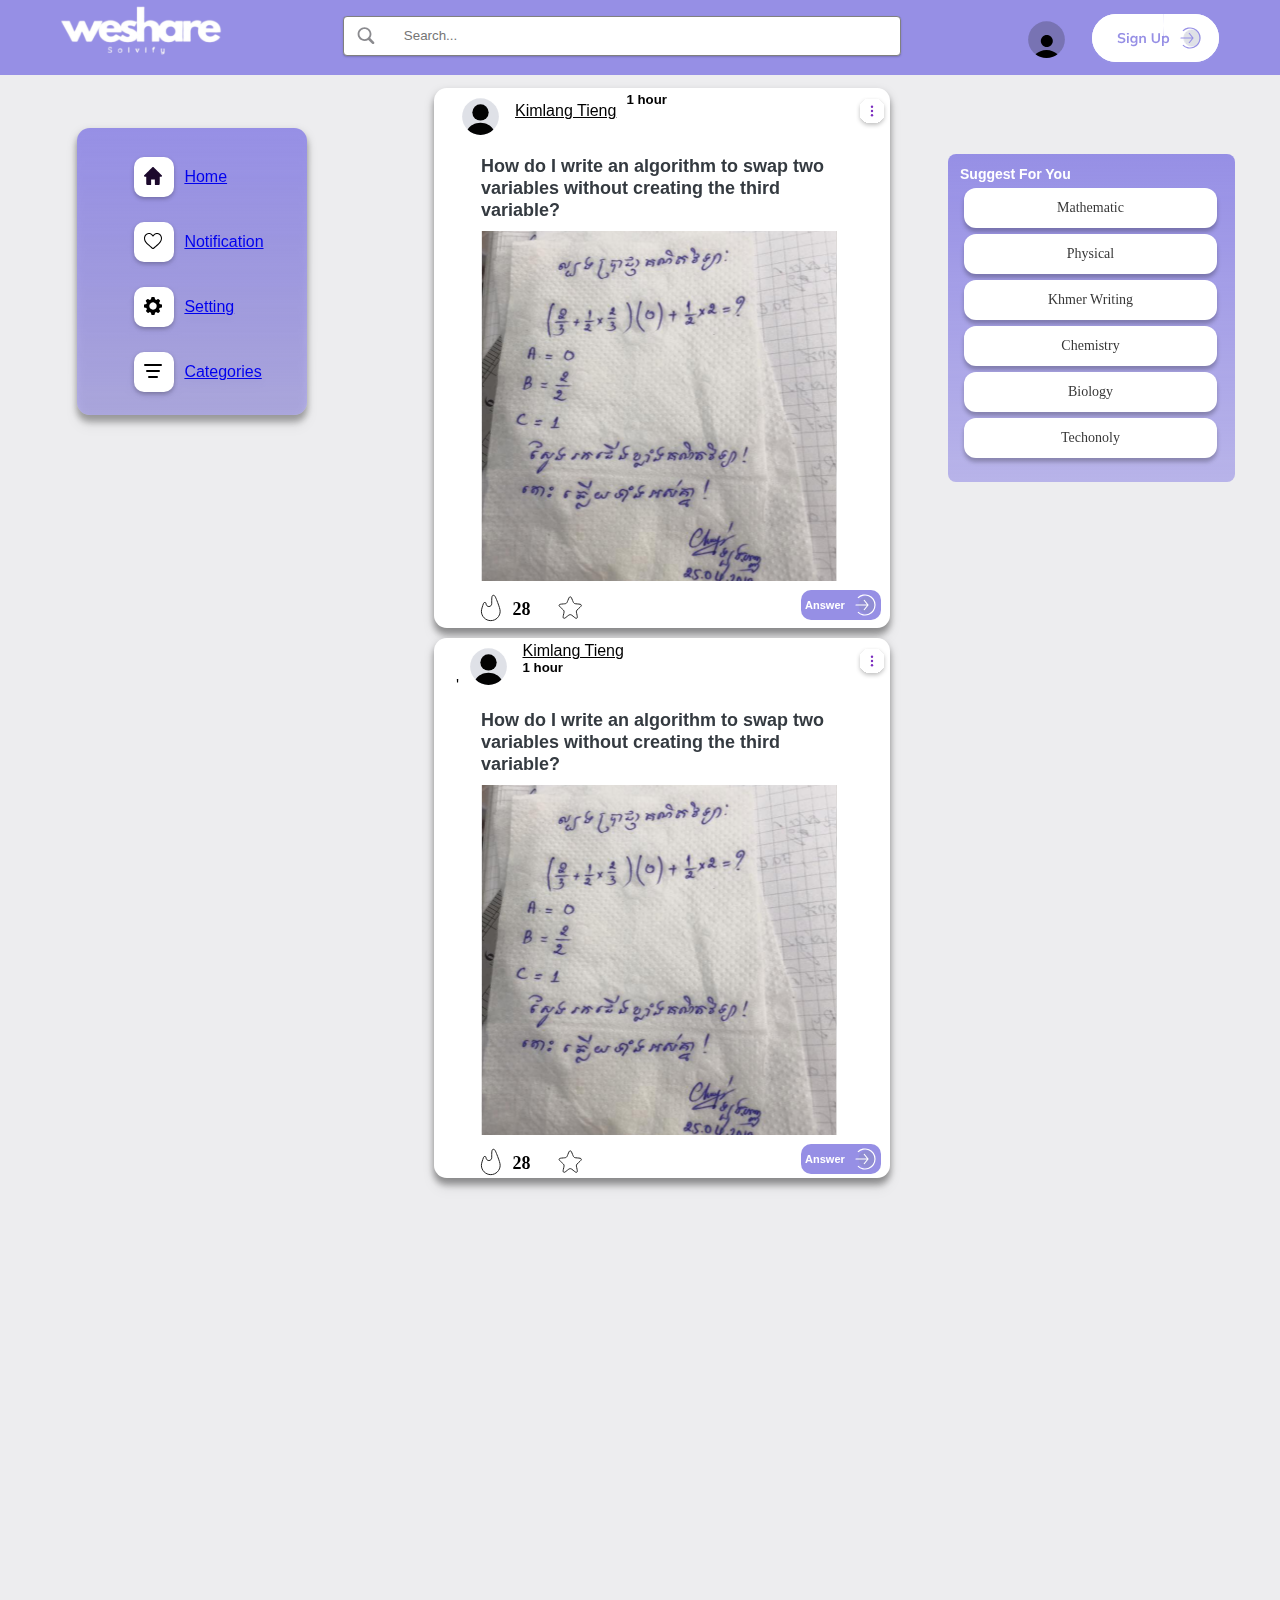
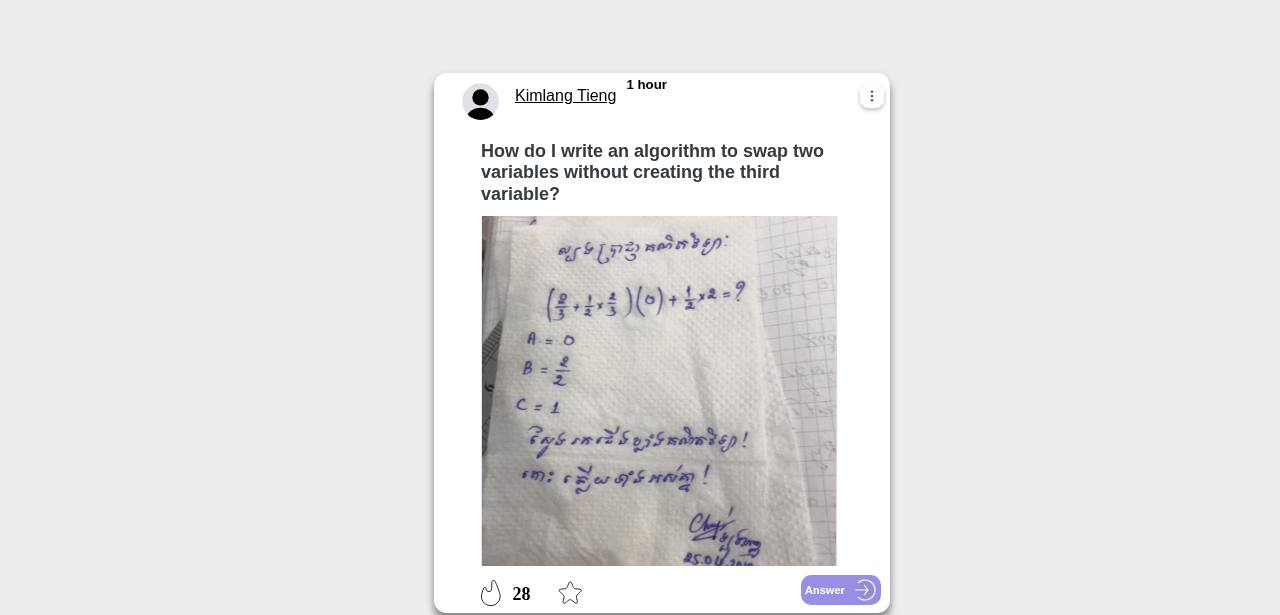
==== index.html @ 50eabc15 "lastest code" ====
<!DOCTYPE html>
<html lang="en">
  <head>
    <meta charset="UTF-8" />
    <meta name="viewport" content="width=device-width, initial-scale=1.0" />
    <title>WeShare0.1</title>
    <link rel="stylesheet" href="style.css" />
  </head>
  <body>
    <!-- ===================================HEADER NAV=============================================-->
    <div class="container-navigation">
      <div class="navbar">
        <div class="logo">
          <a href="#"> <img src="./assets/img/svg/logo.svg" alt="logo" /> </a>
        </div>
        <div class="search-bar">
          <img src="./assets/img/svg/search.svg" />
          <input type="search" placeholder="Search..." name="search-bar" />
        </div>
        <div class="right">
          <div class="profile">
            <a href="#">
              <img src="./assets/img/svg/noprofile.svg" alt="user-profile"
            /></a>
          </div>
          <div class="signup">
            <a href="#"><img src="./assets/img/svg/side-bar/button.svg" alt="button" /></a>
          </div>
        </div>
      </div>
    </div>
    <!--=================================================================================-->
   
    <!--=========================================================================================================================-->
    <div class="side-bar"> <!--side-bar-->
      <!-- home -->
      <div class="home">
        <img
          class="home-icon"
          src="./assets/img/svg/side-bar/home.svg"
          alt="home-icon"
        />
        <a href="#" class="home-text">Home</a>
      </div>
      <!-- notification -->
      <div class="notification">
        <img
          class="notification-icon"
          src="./assets/img/svg/side-bar/notification.svg"
          alt="notify-icon"
        />
        <a href="./notification/notification.html" class="notification-text">Notification</a>
      </div>
      <!-- setting -->
      <div class="setting">
        <img
          class="settings-icon"
          src="./assets/img/svg/side-bar/setting.svg"
          alt="setting-icon"
        />
        <a href="#" class="setting-text">Setting</a>
      </div>
      <!-- categories -->
      <div class="categories-list">
        <img
          class="categories-icon"
          src="./assets/img/svg/side-bar/categories.svg"
        />
        <a href="#" class="categories-text">Categories</a>
      </div>
    </div>
  </div>
    <!--------------------------------------==Post==--------------------------------------------->
    <div class="containers_post">
       <div class="post">
           <img src="./assets/img/svg/side-bar/profilepost.svg" alt="" class="profile_user">
           <a href="#" class="user_name">Kimlang Tieng</a> 
           <div class="hour-user-post">
            <h5>
              1 hour
            </h5>
          </div>
           <div class="edit">
            <img src="./assets/img/svg/side-bar/edit.svg" alt="editpost">
          </div>
       </div> 
       <div class="caption">How do I write an algorithm to swap two variables without creating the third variable?
       </div>
       <div class="image_post">
        <img src="./assets/img/svg/side-bar/post.svg" alt="" class="img_post">  
      </div>
       <!-- <div class="image_post"> </div> -->
       <div class="footer_post" >
        <img src="./assets/img/svg/side-bar/likeicon.svg" class="icon_like"><h5 class="countlike">28</h5>
         <img src="./assets/img/svg/side-bar/favor.svg" class="favorite">
         </div>
         <div class="answer">
          <button class="answerbtn">
          <h4>Answer</h4>
          <img src="./assets/img/svg/side-bar/signin.svg" alt="answer">
        </button>
      </div>
    </div>
    <!--------------------------------==============Post1==============------------------------------------->
    <div class="containers_post1">
      <div class="post">
        <div class="profile-post">'
          <img src="./assets/img/svg/side-bar/profilepost.svg" alt="" class="profile_user">
        </div>
        <div class="user-name-post">
          <a href="#" class="user_name">Kimlang Tieng</a>
          <div class="hour-user-post">
            <h5>
              1 hour
            </h5>
          </div>
        </div>
       
          <div class="edit">
            <img src="./assets/img/svg/side-bar/edit.svg" alt="editpost">
          </div>
      </div> 
      <div class="caption">How do I write an algorithm to swap two variables without creating the third variable?
      </div>
      <div class="image_post">
        <img src="./assets/img/svg/side-bar/post.svg" alt="" class="img_post">  
      </div>
      <div class="footer_post" >
       <img src="./assets/img/svg/side-bar/likeicon.svg" class="icon_like"><h5 class="countlike">28</h5>
        <img src="./assets/img/svg/side-bar/favor.svg" class="favorite">
        </div>
        <div class="answer">
         <button class="answerbtn">
         <h4>Answer</h4>
         <img src="./assets/img/svg/side-bar/signin.svg" alt="answer">
       </button>
      
     </div>
   </div>
   <div class="containers_post2">
    <div class="post">
        <img src="./assets/img/svg/side-bar/profilepost.svg" alt="" class="profile_user">
        <a href="#" class="user_name">Kimlang Tieng</a> 
        <div class="hour-user-post">
          <h5>
            1 hour
          </h5>
        </div>
          <div class="edit">
           <img src="./assets/img/svg/side-bar/edit.svg" alt="editpost">
          </div>
      </div> 
    <div class="caption">How do I write an algorithm to swap two variables without creating the third variable?
    </div>
    <div class="image_post">
      <img src="./assets/img/svg/side-bar/post.svg" alt="" class="img_post">  
    </div>
    <div class="footer_post" >
     <img src="./assets/img/svg/side-bar/likeicon.svg" class="icon_like"><h5 class="countlike">28</h5>
      <img src="./assets/img/svg/side-bar/favor.svg" class="favorite">
      </div>
      <div class="answer">
       <button class="answerbtn">
       <h4>Answer</h4>
       <img src="./assets/img/svg/side-bar/signin.svg" alt="answer">
     </button>
   </div>
 </div>
     
  <!--=======================================Suggest List=================================================-->
     <div class="suggest">
      <h3>Suggest For You</h3>
      <button>
          <a href="#">Mathematic</a>
      </button>
      <button>
          <a href="#"> Physical</a>
      </button>
      <button>
          <a href="#"> Khmer Writing</a>
      </button>
      <button>
          <a href="#">Chemistry</a>
      </button>
      <button>
          <a href="#">Biology</a>
      </button>
      <button>
          <a href="#">Techonoly</a>
      </button>
  </div>
  </body>
</html>
---- style.css ----
* {
  margin: 0 auto;
  padding: 0;
  box-sizing: border-box;
  font-family: "Poppins", sans-serif; 
  
}
body{
  background:  #ededef;
}
 /*==================================
  HEADER COMPONENT
  ===================================*/
.container-navigation {
  width: 100%;
  height: 75px;
  position: fixed;
  background-color: #968FE5 ;
  /* justify-content: space-between; */
  z-index: 100;
 
  
}
.navbar {

  display: flex;
  justify-content: space-between;
  align-items: center;
  width: 100%;
  /* display: flex;
  align-items: center;
  width: 100%;
  margin: auto;
  justify-content: space-between; */
}
.logo{
  padding-left: auto;
  text-align: center;
}

.search-bar {
  width: 62vh;
  height: 40px;
  margin-bottom: 0.8%;
  padding: 1% 0 1% 0;
  background-color: #fff;
  border: 1px solid gray;
  
/* Material Design Shadows/1 */
  box-shadow: 0px 1px 2px 0px rgba(0, 0, 0, 0.20), 0px 0.1px 0.3px 0px rgba(0, 0, 0, 0.10);
  display: flex;
  align-items: center;
  justify-content: center;
  border-radius: 4px;
  gap: 24px;
}

.search-bar > img {
  padding-left: 1.5%;
}
.search-bar > input {
  flex: 1;
  border: none;
  outline: none;
}

.right {
  display: flex;
  align-items: center;
  justify-content: space-between;
  gap: 18px;
}
.profile {
  margin-right: 0.8%;
}

/*================================================Side_Bar Right========================================*/

.side-bar {
  width: 18%;
  height: 287px;
  filter: drop-shadow(0px 4px 4px rgba(0, 0, 0, 0.25));
  border-radius: 8px;
  background: linear-gradient(180deg, #968FE5 0%, rgba(150, 143, 229, 0.61) 100%);
  border-radius: 0.8rem;
  box-shadow: 0 0.4rem 0.4rem rgba(0, 0, 0, 0.25);
  display: flex;
  flex-direction: column;
  padding: 0.9rem 7.4rem 1.6rem 5.7rem;
  position: fixed;
  top: 8rem;
  margin-left: 6%;
  align-items: center;
  padding-left: 4.5%;
}

.side-bar > a {
  color: #fff;
  text-decoration: none;
}
a:hover{
  opacity: 80%;
}
/* home */
.home {
  width: 40px;
  height: 40px;
  border-radius: 10px;
  background: #ffff;
  box-shadow: 0px 2px 4px 0px rgba(0, 0, 0, 0.25);
  margin-bottom: 25px;
  margin-top: 15px;
  margin-right: 133px;
}
.home-icon {
  width: 18.006px;
  height: 18.002px;
  flex-shrink: 0;
  display: flex;
  flex-shrink: 0;
  justify-items: center;
  margin-left: 10px;
  margin-top: 10px;
}
.home-text {
  position: relative;
  left: 50px;
  bottom: 17px;
}
/* notification */
.notification {
  width: 40px;
  height: 40px;
  border-radius: 10px;
  background: #ffff;
  box-shadow: 0px 2px 4px 0px rgba(0, 0, 0, 0.25);
  margin-bottom: 25px;
  margin-right: 133px;
}
.notification-icon {
  width: 18.006px;
  height: 18.002px;
  flex-shrink: 0;
  display: flex;
  flex-shrink: 0;
  justify-items: center;
  margin-left: 10px;
  margin-top: 10px;
}
.notification-text {
  position: relative;
  left: 50px;
  bottom: 17px;
}
/* setting */
.setting {
  width: 40px;
  height: 40px;
  border-radius: 10px;
  background: #ffff;
  box-shadow: 0px 2px 4px 0px rgba(0, 0, 0, 0.25);
  margin-bottom: 25px;
  margin-right: 133px;
}
.settings-icon {
  width: 18.006px;
  height: 18.002px;
  flex-shrink: 0;
  display: flex;
  flex-shrink: 0;
  justify-items: center;
  margin-left: 10px;
  margin-top: 10px;
}
.setting-text {
  position: relative;
  left: 50px;
  bottom: 17px;
}
/* categories */
.categories-list {
  width: 40px;
  height: 40px;
  border-radius: 10px;
  background: #ffff;
  box-shadow: 0px 2px 4px 0px rgba(0, 0, 0, 0.25);
  margin-bottom: 25px;
  margin-right: 133px;
}
.categories-icon {
  width: 18.006px;
  height: 18.002px;
  flex-shrink: 0;
  display: flex;
  flex-shrink: 0;
  justify-items: center;
  margin-left: 10px;
  margin-top: 10px;
}
.categories-text {
  position: relative;
  left: 50px;
  bottom: 17px;
}
/*================================================End---Side_Bar Right========================================*/

/*--------------------------------------------------Post-------------------------------------------*/ 

.containers_post {
  width: 456px;
  height: 540px;
  filter: drop-shadow(0px 4px 4px rgba(0, 0, 0, 0.25));
  flex-shrink: 0;
  align-items: left;
  background: #FFFFFF;
  border-radius: 0.8rem;
  box-shadow: 0 0.4rem 0.4rem rgba(0, 0, 0, 0.25);
  box-sizing: border-box;
  display: flex;
  flex-direction: column;
  padding: 0.9rem 7.4rem 1.6rem 5.7rem;
  position: absolute;
  top: 5.5rem;
  /* align-items: center; */
  margin-left: 434px;
  padding-left: 57px;
  z-index: 999px;
}

/* =======post profile============ */
.post{
  margin-left: -35px;
  margin-top: -10px;
  display: flex;
  position: relative;
  gap: 10px;   

}
.edit{
  position: absolute;
  margin-left: 400px;
  margin-top: 5px;
  align-items: flex-start;
  }
.edit:hover{
  opacity: 30%;
}  
.user_name{
  margin-top: 10px;
  font-size: 16px;
  color: black;
  
}
/*=======================caption post=============================*/
.caption{
  width: 390px;
  margin-top: 5px;
  margin-left:-20px;
  color: #343A40;

  font-size: 18px;
  font-style: normal;
  font-weight: 700;
  line-height: 21.6px; 
  display: inline-flex;
  padding: 10px;
  justify-content: center;
  align-items: center;
  gap: 10px;
  z-index: 100;
}
.image_post{
  position: relative;
  width: 100%;
  height: 1005;
  margin-left: -60px;
  /* background: #343A40;
  border-color: #343A40; */
  border-radius: 30px;
}
.footer_post{

 /* position: relative;
width: 456px;
height: 0;
justify-content: space-around;
gap: 240px;
flex-shrink: 0;  */
display: flex;
flex-wrap: wrap;
}
.icon_like{
  margin-left: -160px;
}

.countlike{
  margin-top: 15px;
  margin-left: -50px;
  font-size: 18px;
  /* margin-left: -65px; */
  color: #000;
  font-family: Mulish;
  font-style: normal;
  font-weight: 700;
  line-height: 19.8px;
}
.favorite{
  /* margin-left: 55%;
  margin-top: -30%;
  justify-self:normal; */
  margin-top: 0;
  margin-left: -25px;
  
  /* display: flex;
  justify-content: center;
  align-items: center; */
}
.answer{
  margin-left: 310px;
  margin-top: -40px;
}
.answerbtn{
  width: 80px;
  height: 30px;
  display: flex;
  align-items: center;
  /* justify-content: space-evenly; */
  background-color: #968fe5;
  border:  #968FE5;
  border-radius: 10px;
}
h4{
color: #FFFFFF;
font-size: 11px;
}
.containers_post1 {
  width: 456px;
  height: 540px;
  margin-top: 190px;
  filter: drop-shadow(0px 4px 4px rgba(0, 0, 0, 0.25));
  flex-shrink: 0;
  align-items: left;
  background: #FFFFFF;
  border-radius: 0.8rem;
  box-shadow: 0 0.4rem 0.4rem rgba(0, 0, 0, 0.25);
  box-sizing: border-box;
  display: flex;
  flex-direction: column;
  padding: 0.9rem 7.4rem 1.6rem 5.7rem;
  position: absolute;
  top: 28rem;
  /* align-items: center; */
  margin-left: 434px;
  padding-left: 57px;
  z-index: 999px;
}
.containers_post2 {
  width: 456px;
  height: 540px;
  filter: drop-shadow(0px 4px 4px rgba(0, 0, 0, 0.25));
  flex-shrink: 0;
   margin-top: 180.5vh;
  align-items: left;
  background: #FFFFFF;
  border-radius: 0.8rem;
  box-shadow: 0 0.4rem 0.4rem rgba(0, 0, 0, 0.25);
  box-sizing: border-box;
  display: flex;
  flex-direction: column;
  padding: 0.9rem 7.4rem 1.6rem 5.7rem;
  position: absolute;
  top: 3rem;
  /* align-items: center; */
  margin-left: 434px;
  padding-left: 57px;
  z-index: 999px;
}


/*===========================categories===========================*/
.suggest{
  width: 287px;
  height: 328px;
  border-radius: 8px;
  background: linear-gradient(180deg, #968FE5 0%, rgba(150, 143, 229, 0.61) 100%);
  float: right;
  top: 4rem;
  margin-right: 45px;
  border-radius: 8px;
  margin-top: 10vh;
  /* top: 9rem; */
  z-index: 100;
  position: fixed;
  right: 0;
  
}
.suggest h3{
  font-weight: bold;
  color: #ffffff;
  font-size: 14px;
  margin-left: 12px;
  margin-top: 12px;
}
.physic{
  margin-top: 5px;
}
.suggest a{
  text-decoration: none;
  color: #000000;
  text-align: center;
  font-family: Inter;
  font-size: 14px;
  font-style: normal;
  font-weight: 400;
  line-height: 16.8px;
  opacity: 80%;
}
.suggest > button{
  width: 253px;
  height: 40px;
  border-radius: 12px;
  background-color: #ffffff;
  margin-left: 16px;
  border: none;
  margin-top: 6px;
  box-shadow: 0px 4px 4px 0px rgba(0, 0, 0, 0.25);
  
}
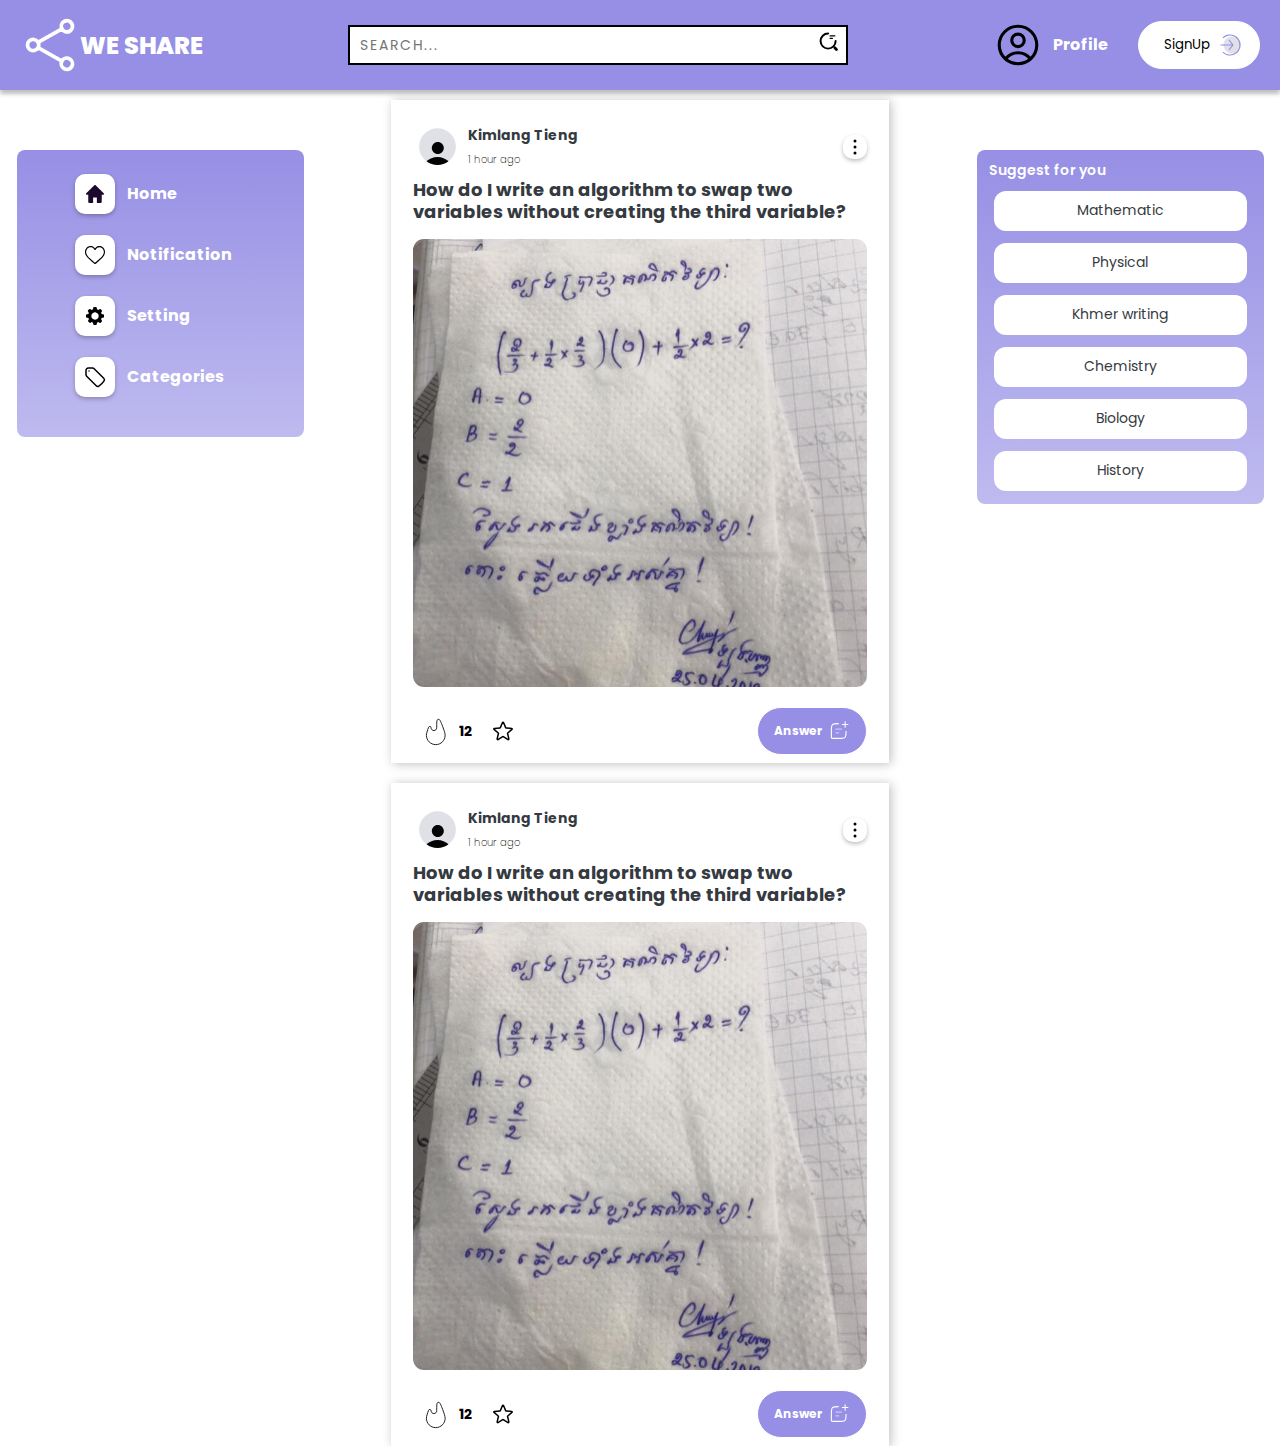
==== commit a5df2522: "refactor: homepage" ====
--- a/index.html
+++ b/index.html
@@ -1,193 +1,335 @@
 <!DOCTYPE html>
 <html lang="en">
-  <head>
-    <meta charset="UTF-8" />
-    <meta name="viewport" content="width=device-width, initial-scale=1.0" />
-    <title>WeShare0.1</title>
-    <link rel="stylesheet" href="style.css" />
-  </head>
-  <body>
-    <!-- ===================================HEADER NAV=============================================-->
-    <div class="container-navigation">
-      <div class="navbar">
-        <div class="logo">
-          <a href="#"> <img src="./assets/img/svg/logo.svg" alt="logo" /> </a>
+
+<head>
+    <meta charset="UTF-8">
+    <meta name="viewport" content="width=device-width, initial-scale=1.0">
+    <title>WE-SHARE</title>
+
+    <!-- Font -->
+    <link rel="preconnect" href="https://fonts.googleapis.com">
+    <link rel="preconnect" href="https://fonts.gstatic.com" crossorigin>
+    <link href="https://fonts.googleapis.com/css2?family=Poppins:wght@400;500;600;700&display=swap" rel="stylesheet">
+
+    <!-- CSS -->
+    <link rel="stylesheet" href="./styles.css">
+</head>
+
+<body>
+    <div>
+        <nav class="navigation-bar">
+            <!-- Left Container -->
+            <div class="left-container">
+                <!-- LOGO -->
+                <svg class="logo" xmlns="http://www.w3.org/2000/svg" fill="none" viewBox="0 0 24 24" stroke-width="1.5"
+                    stroke="currentColor" class="w-6 h-6">
+                    <path stroke-linecap="round" stroke-linejoin="round"
+                        d="M7.217 10.907a2.25 2.25 0 1 0 0 2.186m0-2.186c.18.324.283.696.283 1.093s-.103.77-.283 1.093m0-2.186 9.566-5.314m-9.566 7.5 9.566 5.314m0 0a2.25 2.25 0 1 0 3.935 2.186 2.25 2.25 0 0 0-3.935-2.186Zm0-12.814a2.25 2.25 0 1 0 3.933-2.185 2.25 2.25 0 0 0-3.933 2.185Z" />
+                </svg>
+
+                <p class="weshare-text">WE SHARE</p>
+            </div>
+
+            <!-- Center Container -->
+            <div class="center-container">
+                <!-- Search Input -->
+                <div class="input-container">
+                    <input type="text" name="text" class="input" placeholder="search...">
+                    <span class="icon">
+                        <svg width="19px" height="19px" viewBox="0 0 24 24" fill="none"
+                            xmlns="http://www.w3.org/2000/svg">
+                            <g id="SVGRepo_bgCarrier" stroke-width="0"></g>
+                            <g id="SVGRepo_tracerCarrier" stroke-linecap="round" stroke-linejoin="round"></g>
+                            <g id="SVGRepo_iconCarrier">
+                                <path opacity="1" d="M14 5H20" stroke="#000" stroke-width="1.5" stroke-linecap="round"
+                                    stroke-linejoin="round"></path>
+                                <path opacity="1" d="M14 8H17" stroke="#000" stroke-width="1.5" stroke-linecap="round"
+                                    stroke-linejoin="round"></path>
+                                <path d="M21 11.5C21 16.75 16.75 21 11.5 21C6.25 21 2 16.75 2 11.5C2 6.25 6.25 2 11.5 2"
+                                    stroke="#000" stroke-width="2.5" stroke-linecap="round" stroke-linejoin="round">
+                                </path>
+                                <path opacity="1" d="M22 22L20 20" stroke="#000" stroke-width="3.5"
+                                    stroke-linecap="round" stroke-linejoin="round"></path>
+                            </g>
+                        </svg>
+                    </span>
+                </div>
+            </div>
+
+            <!-- Right Container -->
+            <div class="right-container">
+                <!-- Profile -->
+                <div class="profile-container">
+                    <!-- Profile icon -->
+                    <svg class="profile-icon" xmlns="http://www.w3.org/2000/svg" fill="none" viewBox="0 0 24 24"
+                        stroke-width="1.5" stroke="currentColor" class="w-6 h-6">
+                        <path stroke-linecap="round" stroke-linejoin="round"
+                            d="M17.982 18.725A7.488 7.488 0 0 0 12 15.75a7.488 7.488 0 0 0-5.982 2.975m11.963 0a9 9 0 1 0-11.963 0m11.963 0A8.966 8.966 0 0 1 12 21a8.966 8.966 0 0 1-5.982-2.275M15 9.75a3 3 0 1 1-6 0 3 3 0 0 1 6 0Z" />
+                    </svg>
+                    <p class="profile-text">Profile</p>
+                </div>
+
+                <!-- SignUp Button -->
+                <button class="btn-signUp">
+                    <p>
+                        SignUp
+                    </p>
+                    <svg xmlns="http://www.w3.org/2000/svg" width="24" height="24" viewBox="0 0 24 24" fill="none">
+                        <ellipse cx="8" cy="8" rx="8" ry="8" transform="matrix(4.37114e-08 -1 -1 -4.37114e-08 22 20)"
+                            fill="#7E869E" fill-opacity="0.25" />
+                        <path
+                            d="M5.7 12C5.7 7.41604 9.41604 3.7 14 3.7C18.584 3.7 22.3 7.41604 22.3 12C22.3 16.584 18.584 20.3 14 20.3C9.41604 20.3 5.7 16.584 5.7 12Z"
+                            stroke="#7E869E" stroke-opacity="0.25" stroke-width="0.6" />
+                        <path
+                            d="M4.92893 19.0711C6.32746 20.4696 8.10929 21.422 10.0491 21.8079C11.9889 22.1937 13.9996 21.9957 15.8268 21.2388C17.6541 20.4819 19.2159 19.2002 20.3147 17.5557C21.4135 15.9112 22 13.9778 22 12C22 10.0222 21.4135 8.08879 20.3147 6.4443C19.2159 4.79981 17.6541 3.51808 15.8268 2.76121C13.9996 2.00433 11.9889 1.8063 10.0491 2.19215C8.10929 2.578 6.32746 3.53041 4.92893 4.92893"
+                            stroke="#968FE5" stroke-width="1.2" />
+                        <path
+                            d="M15 12L15.4685 11.6252L15.7684 12L15.4685 12.3748L15 12ZM3 12.6C2.66863 12.6 2.4 12.3314 2.4 12C2.4 11.6686 2.66863 11.4 3 11.4V12.6ZM11.4685 6.62518L15.4685 11.6252L14.5315 12.3748L10.5315 7.37482L11.4685 6.62518ZM15.4685 12.3748L11.4685 17.3748L10.5315 16.6252L14.5315 11.6252L15.4685 12.3748ZM15 12.6H3V11.4H15V12.6Z"
+                            fill="#968FE5" />
+                    </svg>
+                </button>
+            </div>
+        </nav>
+
+        <!-- Main Content -->
+        <div>
+            <div class="layout-row">
+                <!-- left sidebar -->
+                <div class="layout-column side-column">
+                    <div class="sidebar-category">
+                        <div class="category-container">
+                            <div class="category-item">
+                                <svg xmlns="http://www.w3.org/2000/svg" width="18" height="18" viewBox="0 0 18 18"
+                                    fill="none">
+                                    <path
+                                        d="M8.70117 0.0667953C8.64492 0.101952 6.7043 1.94414 4.39453 4.1625C1.05117 7.36875 0.172266 8.22656 0.0984375 8.3707C0.0175781 8.51836 0 8.5957 0 8.80312C0 9.11602 0.101953 9.35508 0.319922 9.53789C0.558984 9.7418 0.713672 9.77344 1.53633 9.77344H2.25V13.4473C2.25 17.0824 2.25 17.1211 2.32383 17.3145C2.42227 17.5746 2.67539 17.8277 2.93555 17.9262C3.12539 17.9965 3.19219 18 4.95 18C6.69023 18 6.77109 17.9965 6.86953 17.9297C6.9293 17.8945 7.01016 17.8031 7.05586 17.7293L7.13672 17.5957V15.0609C7.13672 12.9305 7.14375 12.5191 7.18594 12.4594C7.23516 12.3961 7.29492 12.3926 9 12.3926C10.7051 12.3926 10.7648 12.3961 10.8141 12.4594C10.8562 12.5191 10.8633 12.9305 10.8633 15.0574V17.5852L10.9406 17.7258C10.9828 17.7996 11.0707 17.8945 11.1305 17.9332C11.2395 18 11.3027 18 13.1027 17.993L14.959 17.9824L15.1348 17.8945C15.3738 17.7785 15.5883 17.5465 15.6762 17.3109C15.75 17.1211 15.75 17.0684 15.75 13.4473V9.78047L16.534 9.76641C17.3953 9.75234 17.4516 9.7418 17.7012 9.52383C18.007 9.25312 18.0984 8.73633 17.9051 8.3707C17.8277 8.22656 16.9523 7.37226 13.6055 4.1625C11.2957 1.94414 9.35859 0.101952 9.29883 0.0667953C9.15469 -0.0246105 8.84531 -0.0246105 8.70117 0.0667953Z"
+                                        fill="#1C092C" />
+                                </svg>
+                            </div>
+                            <p class="category-item-text">Home</p>
+                        </div>
+                        <div class="category-container">
+                            <div class="category-item">
+                                <svg xmlns="http://www.w3.org/2000/svg" width="20" height="18" viewBox="0 0 20 18"
+                                    fill="none">
+                                    <path fill-rule="evenodd" clip-rule="evenodd"
+                                        d="M5.13053 0.0102396C3.70027 0.15982 2.53588 0.733253 1.59996 1.74901C0.0640434 3.41596 -0.419749 6.02415 0.383326 8.30793C0.661785 9.09971 1.20924 10.0518 1.85535 10.8678C2.28096 11.4054 3.12482 12.3191 3.66844 12.831C4.87863 13.9706 9.16699 17.7228 9.46289 17.9009C9.60745 17.988 9.67268 18 9.99896 18C10.4425 18 10.5364 17.9553 11.056 17.4963C11.2381 17.3354 12.0734 16.6078 12.9122 15.8793C16.1569 13.0613 17.203 12.0566 18.1808 10.8196C19.859 8.69674 20.3787 6.457 19.7291 4.14773C19.2921 2.59409 18.2274 1.26784 16.8548 0.567263C16.4853 0.378682 15.8376 0.163625 15.3918 0.0815026C14.8833 -0.0121935 13.9253 -0.0141752 13.4721 0.0774995C12.1583 0.343289 11.0721 1.05616 10.1065 2.28661L9.99896 2.42363L9.89143 2.28661C8.93057 1.06226 7.82432 0.333856 6.54715 0.0845544C6.22462 0.0216148 5.42369 -0.0203979 5.13053 0.0102396ZM6.52556 1.28806C7.59501 1.57485 8.43958 2.23195 9.22901 3.3915C9.54489 3.85554 9.69164 3.96482 9.99896 3.96482C10.3063 3.96482 10.453 3.85554 10.7689 3.3915C11.7503 1.94999 12.8483 1.2531 14.2428 1.18675C16.4505 1.08168 18.2943 2.65311 18.7399 5.01969C18.8298 5.49689 18.8575 6.29116 18.7997 6.73353C18.5501 8.64355 17.427 10.2696 14.5741 12.8517C13.7902 13.5612 10.0302 16.8308 9.99826 16.8308C9.96631 16.8308 6.20905 13.5626 5.42381 12.8518C2.57017 10.2686 1.44785 8.64355 1.19825 6.73353C1.14045 6.29116 1.16814 5.49689 1.258 5.01969C1.63516 3.01672 2.98013 1.59499 4.83823 1.23515C5.25441 1.15453 6.13003 1.182 6.52556 1.28806Z"
+                                        fill="black" />
+                                </svg>
+                            </div>
+                            <p class="category-item-text">Notification</p>
+                        </div>
+                        <div class="category-container">
+                            <div class="category-item">
+                                <svg xmlns="http://www.w3.org/2000/svg" width="18" height="18" viewBox="0 0 18 18"
+                                    fill="none">
+                                    <path
+                                        d="M7.59375 0.130079L7.44609 0.263672L7.17891 1.35703L6.91172 2.45039L6.5918 2.56641C6.41953 2.62969 6.15234 2.74219 6.00469 2.81602L5.73398 2.95312L4.87969 2.43633L4.02539 1.91602H3.79688C3.50508 1.91602 3.51562 1.90899 2.56289 2.87227C1.78594 3.65273 1.72266 3.74766 1.77187 4.01484C1.78242 4.08164 2.03203 4.53516 2.32383 5.02383L2.85469 5.91328L2.73164 6.18398C2.66484 6.33164 2.57344 6.55313 2.53125 6.67969L2.45039 6.9082L1.35703 7.17891L0.263672 7.44609L0.133594 7.59727L0 7.74492V9V10.2551L0.133594 10.4062L0.263672 10.5539L1.35703 10.8211L2.45391 11.0883L2.53125 11.3203C2.57695 11.4469 2.68242 11.7 2.7668 11.8898L2.925 12.2273L2.48555 12.9621C1.91953 13.9043 1.91953 13.9078 1.95117 14.1188C1.97578 14.2875 2.00039 14.3156 2.80547 15.1242C3.25898 15.5848 3.68789 15.9855 3.75469 16.0172C3.99023 16.1297 4.11328 16.084 4.98867 15.5602L5.79023 15.0785L6.07148 15.2156C6.22969 15.293 6.4793 15.3984 6.63398 15.4512L6.91172 15.5496L7.17891 16.643L7.44609 17.7363L7.59375 17.8699L7.74492 18H9H10.2551L10.4062 17.8664L10.5539 17.7363L10.8211 16.643L11.0883 15.5496L11.4082 15.4336C11.5805 15.3703 11.8301 15.2648 11.9602 15.2016C12.0902 15.1348 12.2168 15.082 12.2379 15.082C12.259 15.082 12.6035 15.2789 13.0008 15.518C13.4016 15.757 13.7777 15.9785 13.841 16.0102C13.9922 16.084 14.1504 16.0805 14.3262 15.9961C14.4984 15.9117 16.0102 14.407 16.0629 14.2629C16.084 14.2066 16.1016 14.0941 16.1016 14.0133C16.1016 13.8797 16.0383 13.7531 15.5988 13.0184L15.0961 12.1781L15.2227 11.9109C15.2965 11.7633 15.3984 11.5172 15.4512 11.366L15.5496 11.0883L16.643 10.8211L17.7363 10.5539L17.8699 10.4062L18 10.2551V9V7.74492L17.8699 7.59375L17.7363 7.44609L16.643 7.17891L15.5496 6.91172L15.4512 6.63398C15.3984 6.4793 15.293 6.22969 15.2156 6.075L15.082 5.79375L15.5777 4.97109C15.8484 4.51758 16.0805 4.09219 16.091 4.02539C16.1402 3.72656 16.1191 3.69844 15.2473 2.82305C14.8008 2.37305 14.3859 1.98281 14.3227 1.95117C14.2629 1.92305 14.1398 1.89844 14.052 1.89844C13.9148 1.89844 13.8023 1.95469 13.0465 2.4082L12.1992 2.91445L11.9215 2.78086C11.7703 2.70703 11.5207 2.60156 11.366 2.54883L11.0883 2.45039L10.8211 1.35703L10.5539 0.263672L10.4062 0.130079L10.2551 0H9H7.74492L7.59375 0.130079ZM9.89648 5.43867C10.9301 5.72695 11.7668 6.39141 12.2414 7.29844C12.4312 7.66758 12.5227 7.92773 12.6035 8.32852C12.6844 8.71875 12.6598 9.53438 12.5578 9.89648C12.273 10.9266 11.6086 11.7668 10.7016 12.2414C10.0652 12.5719 9.60469 12.6738 8.86289 12.6457C7.9875 12.6141 7.30547 12.3539 6.64102 11.7984C6.01172 11.2711 5.56523 10.5117 5.39648 9.67148C5.31562 9.28125 5.34023 8.46562 5.44219 8.10352C5.82539 6.71133 6.88008 5.71289 8.29688 5.39648C8.62734 5.32266 9.56602 5.34727 9.89648 5.43867Z"
+                                        fill="black" />
+                                </svg>
+                            </div>
+                            <p class="category-item-text">Setting</p>
+                        </div>
+                        <div class="category-container">
+                            <div class="category-item">
+                                <svg style="height: 24px; width: 24px;" xmlns="http://www.w3.org/2000/svg" fill="none"
+                                    viewBox="0 0 24 24" stroke-width="1.5" stroke="currentColor" class="w-6 h-6">
+                                    <path stroke-linecap="round" stroke-linejoin="round"
+                                        d="M9.568 3H5.25A2.25 2.25 0 0 0 3 5.25v4.318c0 .597.237 1.17.659 1.591l9.581 9.581c.699.699 1.78.872 2.607.33a18.095 18.095 0 0 0 5.223-5.223c.542-.827.369-1.908-.33-2.607L11.16 3.66A2.25 2.25 0 0 0 9.568 3Z" />
+                                    <path stroke-linecap="round" stroke-linejoin="round" d="M6 6h.008v.008H6V6Z" />
+                                </svg>
+
+                            </div>
+                            <p class="category-item-text">Categories</p>
+                        </div>
+                    </div>
+                </div>
+
+                <div class="layout-column middle-column">
+                    <div class="product-card-container">
+                        <div class="product-card">
+                            <div class="product-card-header-container">
+                                <div class="product-card-header-profile">
+                                    <svg xmlns="http://www.w3.org/2000/svg" width="49" height="49" viewBox="0 0 49 49"
+                                        fill="none">
+                                        <path
+                                            d="M6.125 24.5C6.125 14.3518 14.3518 6.125 24.5 6.125C34.6482 6.125 42.875 14.3518 42.875 24.5C42.875 34.6482 34.6482 42.875 24.5 42.875C14.3518 42.875 6.125 34.6482 6.125 24.5Z"
+                                            fill="#7E869E" fill-opacity="0.25" />
+                                        <path
+                                            d="M30.8027 26C30.8027 29.3137 28.1164 32 24.8027 32C21.489 32 18.8027 29.3137 18.8027 26C18.8027 22.6863 21.489 20 24.8027 20C28.1164 20 30.8027 22.6863 30.8027 26Z"
+                                            fill="#030303" />
+                                        <path fill-rule="evenodd" clip-rule="evenodd"
+                                            d="M35.2505 39.0528C35.3589 39.1587 35.3449 39.3357 35.2219 39.4242C32.2044 41.5959 28.5016 42.875 24.5 42.875C20.4986 42.875 16.796 41.596 13.7785 39.4245C13.6556 39.336 13.6416 39.159 13.7499 39.0531C16.3694 36.492 20.2146 34.875 24.5004 34.875C28.786 34.875 32.6311 36.4919 35.2505 39.0528Z"
+                                            fill="#030303" />
+                                    </svg>
+                                    <div class="product-card-header-text-container">
+                                        <p class="product-card-header-name">Kimlang Tieng</p>
+                                        <p class="product-card-header-hours">1 hour ago</p>
+                                    </div>
+                                </div>
+                                <div class="product-card-header-btn-action">
+                                    <svg xmlns="http://www.w3.org/2000/svg" fill="none" viewBox="0 0 24 24"
+                                        stroke-width="1.5" stroke="currentColor" class="w-6 h-6">
+                                        <path stroke-linecap="round" stroke-linejoin="round"
+                                            d="M12 6.75a.75.75 0 1 1 0-1.5.75.75 0 0 1 0 1.5ZM12 12.75a.75.75 0 1 1 0-1.5.75.75 0 0 1 0 1.5ZM12 18.75a.75.75 0 1 1 0-1.5.75.75 0 0 1 0 1.5Z" />
+                                    </svg>
+
+                                </div>
+                            </div>
+
+                            <p class="product-card-title">
+                                How do I write an algorithm to swap two variables without creating the third variable?
+                            </p>
+                            <img class="product-card-image" src="./assets/exercise.svg" alt="exercise">
+                            <div class="product-card-footer">
+
+                                <div style="display: flex; gap: 18px; align-items: center;">
+                                    <div class="product-card-footer-like-container">
+                                        <svg xmlns="http://www.w3.org/2000/svg" width="46" height="45"
+                                            viewBox="0 0 46 45" fill="none">
+                                            <path
+                                                d="M18.085 18.7505C18.085 17.2664 16.111 16.873 15.5873 18.2617C14.3205 21.6208 13.3975 24.6258 13.3975 26.2504C13.3975 31.4281 17.5948 35.6254 22.7725 35.6254C27.9501 35.6254 32.1475 31.4281 32.1475 26.2504C32.1475 24.5049 31.082 21.1662 29.6695 17.5068C27.8398 12.7665 26.9249 10.3963 25.7956 10.2686C25.4342 10.2278 25.04 10.3012 24.7176 10.4695C23.71 10.9952 23.71 13.5803 23.71 18.7505C23.71 20.3038 22.4508 21.563 20.8975 21.563C19.3442 21.563 18.085 20.3038 18.085 18.7505Z"
+                                                stroke="#222222" />
+                                        </svg>
+                                        <p class="product-card-footer-like-text">12</p>
+                                    </div>
+
+                                    <!-- Star Icon -->
+                                    <svg style="height: 24px; width: 24px;" xmlns="http://www.w3.org/2000/svg"
+                                        fill="none" viewBox="0 0 24 24" stroke-width="1.5" stroke="currentColor"
+                                        class="w-6 h-6">
+                                        <path stroke-linecap="round" stroke-linejoin="round"
+                                            d="M11.48 3.499a.562.562 0 0 1 1.04 0l2.125 5.111a.563.563 0 0 0 .475.345l5.518.442c.499.04.701.663.321.988l-4.204 3.602a.563.563 0 0 0-.182.557l1.285 5.385a.562.562 0 0 1-.84.61l-4.725-2.885a.562.562 0 0 0-.586 0L6.982 20.54a.562.562 0 0 1-.84-.61l1.285-5.386a.562.562 0 0 0-.182-.557l-4.204-3.602a.562.562 0 0 1 .321-.988l5.518-.442a.563.563 0 0 0 .475-.345L11.48 3.5Z" />
+                                    </svg>
+                                </div>
+
+                                <button class="btn-answer">
+                                    <p class="btn-answer-text">Answer</p>
+                                    <svg xmlns="http://www.w3.org/2000/svg" width="25" height="24" viewBox="0 0 25 24"
+                                        fill="none">
+                                        <path
+                                            d="M12.7275 4V4C8.9563 4 7.07068 4 5.89911 5.17157C4.72754 6.34315 4.72754 8.22876 4.72754 12V18C4.72754 18.9428 4.72754 19.4142 5.02043 19.7071C5.31333 20 5.78473 20 6.72754 20H12.7275C16.4988 20 18.3844 20 19.556 18.8284C20.7275 17.6569 20.7275 15.7712 20.7275 12V12"
+                                            stroke="white" stroke-width="1.2" />
+                                        <path d="M9.72754 10L15.7275 10" stroke="white" stroke-opacity="0.5"
+                                            stroke-width="1.2" stroke-linecap="round" stroke-linejoin="round" />
+                                        <path d="M9.72754 14H12.7275" stroke="white" stroke-opacity="0.5"
+                                            stroke-width="1.2" stroke-linecap="round" stroke-linejoin="round" />
+                                        <path d="M19.7275 8L19.7275 2M16.7275 5H22.7275" stroke="white"
+                                            stroke-width="1.2" stroke-linecap="round" stroke-linejoin="round" />
+                                    </svg>
+                                </button>
+
+
+                            </div>
+                        </div>
+                        <div class="product-card">
+                            <div class="product-card-header-container">
+                                <div class="product-card-header-profile">
+                                    <svg xmlns="http://www.w3.org/2000/svg" width="49" height="49" viewBox="0 0 49 49"
+                                        fill="none">
+                                        <path
+                                            d="M6.125 24.5C6.125 14.3518 14.3518 6.125 24.5 6.125C34.6482 6.125 42.875 14.3518 42.875 24.5C42.875 34.6482 34.6482 42.875 24.5 42.875C14.3518 42.875 6.125 34.6482 6.125 24.5Z"
+                                            fill="#7E869E" fill-opacity="0.25" />
+                                        <path
+                                            d="M30.8027 26C30.8027 29.3137 28.1164 32 24.8027 32C21.489 32 18.8027 29.3137 18.8027 26C18.8027 22.6863 21.489 20 24.8027 20C28.1164 20 30.8027 22.6863 30.8027 26Z"
+                                            fill="#030303" />
+                                        <path fill-rule="evenodd" clip-rule="evenodd"
+                                            d="M35.2505 39.0528C35.3589 39.1587 35.3449 39.3357 35.2219 39.4242C32.2044 41.5959 28.5016 42.875 24.5 42.875C20.4986 42.875 16.796 41.596 13.7785 39.4245C13.6556 39.336 13.6416 39.159 13.7499 39.0531C16.3694 36.492 20.2146 34.875 24.5004 34.875C28.786 34.875 32.6311 36.4919 35.2505 39.0528Z"
+                                            fill="#030303" />
+                                    </svg>
+                                    <div class="product-card-header-text-container">
+                                        <p class="product-card-header-name">Kimlang Tieng</p>
+                                        <p class="product-card-header-hours">1 hour ago</p>
+                                    </div>
+                                </div>
+                                <div class="product-card-header-btn-action">
+                                    <svg xmlns="http://www.w3.org/2000/svg" fill="none" viewBox="0 0 24 24"
+                                        stroke-width="1.5" stroke="currentColor" class="w-6 h-6">
+                                        <path stroke-linecap="round" stroke-linejoin="round"
+                                            d="M12 6.75a.75.75 0 1 1 0-1.5.75.75 0 0 1 0 1.5ZM12 12.75a.75.75 0 1 1 0-1.5.75.75 0 0 1 0 1.5ZM12 18.75a.75.75 0 1 1 0-1.5.75.75 0 0 1 0 1.5Z" />
+                                    </svg>
+
+                                </div>
+                            </div>
+
+                            <p class="product-card-title">
+                                How do I write an algorithm to swap two variables without creating the third variable?
+                            </p>
+                            <img class="product-card-image" src="./assets/exercise.svg" alt="exercise">
+                            <div class="product-card-footer">
+
+                                <div style="display: flex; gap: 18px; align-items: center;">
+                                    <div class="product-card-footer-like-container">
+                                        <svg xmlns="http://www.w3.org/2000/svg" width="46" height="45"
+                                            viewBox="0 0 46 45" fill="none">
+                                            <path
+                                                d="M18.085 18.7505C18.085 17.2664 16.111 16.873 15.5873 18.2617C14.3205 21.6208 13.3975 24.6258 13.3975 26.2504C13.3975 31.4281 17.5948 35.6254 22.7725 35.6254C27.9501 35.6254 32.1475 31.4281 32.1475 26.2504C32.1475 24.5049 31.082 21.1662 29.6695 17.5068C27.8398 12.7665 26.9249 10.3963 25.7956 10.2686C25.4342 10.2278 25.04 10.3012 24.7176 10.4695C23.71 10.9952 23.71 13.5803 23.71 18.7505C23.71 20.3038 22.4508 21.563 20.8975 21.563C19.3442 21.563 18.085 20.3038 18.085 18.7505Z"
+                                                stroke="#222222" />
+                                        </svg>
+                                        <p class="product-card-footer-like-text">12</p>
+                                    </div>
+
+                                    <!-- Star Icon -->
+                                    <svg style="height: 24px; width: 24px;" xmlns="http://www.w3.org/2000/svg"
+                                        fill="none" viewBox="0 0 24 24" stroke-width="1.5" stroke="currentColor"
+                                        class="w-6 h-6">
+                                        <path stroke-linecap="round" stroke-linejoin="round"
+                                            d="M11.48 3.499a.562.562 0 0 1 1.04 0l2.125 5.111a.563.563 0 0 0 .475.345l5.518.442c.499.04.701.663.321.988l-4.204 3.602a.563.563 0 0 0-.182.557l1.285 5.385a.562.562 0 0 1-.84.61l-4.725-2.885a.562.562 0 0 0-.586 0L6.982 20.54a.562.562 0 0 1-.84-.61l1.285-5.386a.562.562 0 0 0-.182-.557l-4.204-3.602a.562.562 0 0 1 .321-.988l5.518-.442a.563.563 0 0 0 .475-.345L11.48 3.5Z" />
+                                    </svg>
+                                </div>
+
+                                <button class="btn-answer">
+                                    <p class="btn-answer-text">Answer</p>
+                                    <svg xmlns="http://www.w3.org/2000/svg" width="25" height="24" viewBox="0 0 25 24"
+                                        fill="none">
+                                        <path
+                                            d="M12.7275 4V4C8.9563 4 7.07068 4 5.89911 5.17157C4.72754 6.34315 4.72754 8.22876 4.72754 12V18C4.72754 18.9428 4.72754 19.4142 5.02043 19.7071C5.31333 20 5.78473 20 6.72754 20H12.7275C16.4988 20 18.3844 20 19.556 18.8284C20.7275 17.6569 20.7275 15.7712 20.7275 12V12"
+                                            stroke="white" stroke-width="1.2" />
+                                        <path d="M9.72754 10L15.7275 10" stroke="white" stroke-opacity="0.5"
+                                            stroke-width="1.2" stroke-linecap="round" stroke-linejoin="round" />
+                                        <path d="M9.72754 14H12.7275" stroke="white" stroke-opacity="0.5"
+                                            stroke-width="1.2" stroke-linecap="round" stroke-linejoin="round" />
+                                        <path d="M19.7275 8L19.7275 2M16.7275 5H22.7275" stroke="white"
+                                            stroke-width="1.2" stroke-linecap="round" stroke-linejoin="round" />
+                                    </svg>
+                                </button>
+
+
+                            </div>
+                        </div>
+                    </div>
+
+                </div>
+                <!-- right sidebar -->
+                <div class="layout-column side-column">
+                    <div class="right-sidebar-category">
+                        <p class="right-sidebar-title">Suggest for you</p>
+                        <div class="right-sidebar-container">
+                            <div class="right-sidebar-item">
+                                <p class="right-sidebar-item-text">Mathematic</p>
+                            </div>
+                            <div class="right-sidebar-item">
+                                <p class="right-sidebar-item-text">Physical</p>
+                            </div>
+                            <div class="right-sidebar-item">
+                                <p class="right-sidebar-item-text">Khmer writing</p>
+                            </div>
+                            <div class="right-sidebar-item">
+                                <p class="right-sidebar-item-text">Chemistry</p>
+                            </div>
+                            <div class="right-sidebar-item">
+                                <p class="right-sidebar-item-text">Biology</p>
+                            </div>
+                            <div class="right-sidebar-item">
+                                <p class="right-sidebar-item-text">History</p>
+                            </div>
+                        </div>
+                    </div>
+                </div>
+            </div>
         </div>
-        <div class="search-bar">
-          <img src="./assets/img/svg/search.svg" />
-          <input type="search" placeholder="Search..." name="search-bar" />
-        </div>
-        <div class="right">
-          <div class="profile">
-            <a href="#">
-              <img src="./assets/img/svg/noprofile.svg" alt="user-profile"
-            /></a>
-          </div>
-          <div class="signup">
-            <a href="#"><img src="./assets/img/svg/side-bar/button.svg" alt="button" /></a>
-          </div>
-        </div>
-      </div>
+
     </div>
-    <!--=================================================================================-->
-   
-    <!--=========================================================================================================================-->
-    <div class="side-bar"> <!--side-bar-->
-      <!-- home -->
-      <div class="home">
-        <img
-          class="home-icon"
-          src="./assets/img/svg/side-bar/home.svg"
-          alt="home-icon"
-        />
-        <a href="#" class="home-text">Home</a>
-      </div>
-      <!-- notification -->
-      <div class="notification">
-        <img
-          class="notification-icon"
-          src="./assets/img/svg/side-bar/notification.svg"
-          alt="notify-icon"
-        />
-        <a href="./notification/notification.html" class="notification-text">Notification</a>
-      </div>
-      <!-- setting -->
-      <div class="setting">
-        <img
-          class="settings-icon"
-          src="./assets/img/svg/side-bar/setting.svg"
-          alt="setting-icon"
-        />
-        <a href="#" class="setting-text">Setting</a>
-      </div>
-      <!-- categories -->
-      <div class="categories-list">
-        <img
-          class="categories-icon"
-          src="./assets/img/svg/side-bar/categories.svg"
-        />
-        <a href="#" class="categories-text">Categories</a>
-      </div>
-    </div>
-  </div>
-    <!--------------------------------------==Post==--------------------------------------------->
-    <div class="containers_post">
-       <div class="post">
-           <img src="./assets/img/svg/side-bar/profilepost.svg" alt="" class="profile_user">
-           <a href="#" class="user_name">Kimlang Tieng</a> 
-           <div class="hour-user-post">
-            <h5>
-              1 hour
-            </h5>
-          </div>
-           <div class="edit">
-            <img src="./assets/img/svg/side-bar/edit.svg" alt="editpost">
-          </div>
-       </div> 
-       <div class="caption">How do I write an algorithm to swap two variables without creating the third variable?
-       </div>
-       <div class="image_post">
-        <img src="./assets/img/svg/side-bar/post.svg" alt="" class="img_post">  
-      </div>
-       <!-- <div class="image_post"> </div> -->
-       <div class="footer_post" >
-        <img src="./assets/img/svg/side-bar/likeicon.svg" class="icon_like"><h5 class="countlike">28</h5>
-         <img src="./assets/img/svg/side-bar/favor.svg" class="favorite">
-         </div>
-         <div class="answer">
-          <button class="answerbtn">
-          <h4>Answer</h4>
-          <img src="./assets/img/svg/side-bar/signin.svg" alt="answer">
-        </button>
-      </div>
-    </div>
-    <!--------------------------------==============Post1==============------------------------------------->
-    <div class="containers_post1">
-      <div class="post">
-        <div class="profile-post">'
-          <img src="./assets/img/svg/side-bar/profilepost.svg" alt="" class="profile_user">
-        </div>
-        <div class="user-name-post">
-          <a href="#" class="user_name">Kimlang Tieng</a>
-          <div class="hour-user-post">
-            <h5>
-              1 hour
-            </h5>
-          </div>
-        </div>
-       
-          <div class="edit">
-            <img src="./assets/img/svg/side-bar/edit.svg" alt="editpost">
-          </div>
-      </div> 
-      <div class="caption">How do I write an algorithm to swap two variables without creating the third variable?
-      </div>
-      <div class="image_post">
-        <img src="./assets/img/svg/side-bar/post.svg" alt="" class="img_post">  
-      </div>
-      <div class="footer_post" >
-       <img src="./assets/img/svg/side-bar/likeicon.svg" class="icon_like"><h5 class="countlike">28</h5>
-        <img src="./assets/img/svg/side-bar/favor.svg" class="favorite">
-        </div>
-        <div class="answer">
-         <button class="answerbtn">
-         <h4>Answer</h4>
-         <img src="./assets/img/svg/side-bar/signin.svg" alt="answer">
-       </button>
-      
-     </div>
-   </div>
-   <div class="containers_post2">
-    <div class="post">
-        <img src="./assets/img/svg/side-bar/profilepost.svg" alt="" class="profile_user">
-        <a href="#" class="user_name">Kimlang Tieng</a> 
-        <div class="hour-user-post">
-          <h5>
-            1 hour
-          </h5>
-        </div>
-          <div class="edit">
-           <img src="./assets/img/svg/side-bar/edit.svg" alt="editpost">
-          </div>
-      </div> 
-    <div class="caption">How do I write an algorithm to swap two variables without creating the third variable?
-    </div>
-    <div class="image_post">
-      <img src="./assets/img/svg/side-bar/post.svg" alt="" class="img_post">  
-    </div>
-    <div class="footer_post" >
-     <img src="./assets/img/svg/side-bar/likeicon.svg" class="icon_like"><h5 class="countlike">28</h5>
-      <img src="./assets/img/svg/side-bar/favor.svg" class="favorite">
-      </div>
-      <div class="answer">
-       <button class="answerbtn">
-       <h4>Answer</h4>
-       <img src="./assets/img/svg/side-bar/signin.svg" alt="answer">
-     </button>
-   </div>
- </div>
-     
-  <!--=======================================Suggest List=================================================-->
-     <div class="suggest">
-      <h3>Suggest For You</h3>
-      <button>
-          <a href="#">Mathematic</a>
-      </button>
-      <button>
-          <a href="#"> Physical</a>
-      </button>
-      <button>
-          <a href="#"> Khmer Writing</a>
-      </button>
-      <button>
-          <a href="#">Chemistry</a>
-      </button>
-      <button>
-          <a href="#">Biology</a>
-      </button>
-      <button>
-          <a href="#">Techonoly</a>
-      </button>
-  </div>
-  </body>
-</html>
+</body>
+
+</html>--- a/styles.css
+++ b/styles.css
@@ -0,0 +1,379 @@
+* {
+  padding: 0;
+  margin: 0;
+  box-sizing: border-box;
+  font-family: "Poppins", sans-serif;
+}
+
+.navigation-bar {
+  display: flex;
+  justify-content: space-between;
+  align-items: center;
+  width: 100%;
+  height: 10vh;
+  background: #968fe5;
+  box-shadow: 0px 4px 4px 0px rgba(0, 0, 0, 0.25);
+}
+
+.container {
+  width: 100%;
+  max-width: 1170px; /* Or your chosen max-width */
+  margin: 0 auto;
+  padding: 0 15px;
+}
+
+.weshare-text {
+  font-size: 24px;
+  font-weight: 800;
+  color: white;
+}
+
+.left-container {
+  flex-grow: 1;
+  display: flex;
+  align-items: center;
+  justify-content: flex-start;
+  padding-left: 20px; /* Adjust as needed */
+}
+
+.center-container {
+  flex-grow: 2;
+  display: flex;
+  justify-content: center;
+}
+
+.right-container {
+  flex-grow: 1;
+  display: flex;
+  align-items: center;
+  justify-content: flex-end;
+  padding-right: 20px; /* Adjust as needed */
+  gap: 30px;
+}
+
+.logo {
+  width: 60px;
+  height: 60px;
+  color: white;
+}
+
+/* Search Input */
+.input-container {
+  width: 500px;
+  position: relative;
+}
+
+.icon {
+  position: absolute;
+  right: 10px;
+  top: calc(50% + 5px);
+  transform: translateY(calc(-50% - 5px));
+}
+
+.input {
+  width: 100%;
+  height: 40px;
+  padding: 10px;
+  transition: 0.2s linear;
+  border: 2.5px solid black;
+  font-size: 14px;
+  text-transform: uppercase;
+  letter-spacing: 2px;
+}
+
+.input:focus {
+  outline: none;
+  border: 0.5px solid black;
+  box-shadow: -5px -5px 0px black;
+}
+
+.input-container:hover > .icon {
+  animation: anim 1s linear infinite;
+}
+
+@keyframes anim {
+  0%,
+  100% {
+    transform: translateY(calc(-50% - 5px)) scale(1);
+  }
+  50% {
+    transform: translateY(calc(-50% - 5px)) scale(1.1);
+  }
+}
+
+.profile-container {
+  display: flex;
+  align-items: center;
+  gap: 10px;
+}
+
+.profile-icon {
+  width: 50px;
+  height: 50px;
+}
+
+.profile-text {
+  color: #fff;
+  font-size: 16px;
+  font-style: normal;
+  font-weight: 700;
+  line-height: 22px; /* 137.5% */
+}
+
+.btn-signUp {
+  display: inline-flex;
+  height: 48px;
+  padding: 10px 17px 10px 25px;
+  justify-content: center;
+  align-items: center;
+  gap: 8px;
+  flex-shrink: 0;
+  cursor: pointer;
+  border-radius: 999px;
+  border: 1px solid #fff;
+  background: #fff;
+
+  /* Shadow/xs */
+  box-shadow: 0px 1px 2px 0px rgba(198, 228, 246, 0.05);
+}
+
+/* Main Content Layout */
+.layout-column {
+  float: left;
+  padding: 10px;
+  height: 90vh;
+}
+
+.layout-column.side-column {
+  width: 25%;
+}
+
+/* Style for middle column */
+.layout-column.middle-column {
+  width: 50%;
+}
+
+.layout-row::after {
+  content: "";
+  display: table;
+  clear: both;
+}
+
+.sidebar-category {
+  display: flex;
+  flex-direction: column;
+  align-items: start;
+  justify-content: start;
+  padding: 24px 58px;
+  gap: 21px;
+  width: 287px;
+  height: 287px;
+  flex-shrink: 0;
+  border-radius: 8px;
+  margin: 0 auto;
+  margin-top: 50px; /* Add this line */
+  background: linear-gradient(
+    180deg,
+    #968fe5 0%,
+    rgba(150, 143, 229, 0.61) 100%
+  );
+}
+
+.category-item {
+  display: flex; /* Use flexbox */
+  justify-content: center; /* Center horizontally */
+  align-items: center; /* Center vertically */
+  width: 40px;
+  height: 40px;
+  flex-shrink: 0;
+  border-radius: 10px;
+  background: #fff;
+  box-shadow: 0px 2px 4px 0px rgba(0, 0, 0, 0.25);
+}
+
+.category-item-text {
+  color: #fff;
+  font-size: 16px;
+  font-style: normal;
+  font-weight: 700;
+  line-height: 22px; /* 137.5% */
+}
+
+.category-container {
+  display: flex;
+  align-items: center;
+  gap: 12px;
+}
+
+.right-sidebar-category {
+  margin: 0 auto;
+  margin-top: 50px; /* Add this line */
+  width: 287px;
+  height: 354px;
+  flex-shrink: 0;
+  border-radius: 8px;
+  background: linear-gradient(
+    180deg,
+    #968fe5 0%,
+    rgba(150, 143, 229, 0.61) 100%
+  );
+}
+
+.right-sidebar-title {
+  padding: 12px;
+  color: #fff;
+  font-size: 14px;
+  font-style: normal;
+  font-weight: 600;
+  line-height: 16.8px; /* 120% */
+}
+
+.right-sidebar-item {
+  margin: 0 auto;
+  display: flex; /* Use flexbox */
+  justify-content: center; /* Center horizontally */
+  align-items: center; /* Center vertically */
+  width: 253px;
+  height: 40px;
+  flex-shrink: 0;
+  border-radius: 12px;
+  background: #fff;
+  cursor: pointer;
+}
+
+.right-sidebar-item-text {
+  color: #343a40;
+  font-size: 14px;
+  font-style: normal;
+  font-weight: 400;
+  margin: 0; /* Remove default margin of paragraph */
+}
+
+.right-sidebar-container {
+  display: flex;
+  flex-direction: column;
+  gap: 12px;
+  justify-content: center;
+}
+
+.product-card {
+  width: 498px;
+  height: 663px;
+  flex-shrink: 0;
+  background: #fff;
+  margin: 0 auto;
+  padding: 22px;
+  box-shadow: 2px 1px 10px rgba(0, 0, 0, 0.25);
+}
+
+.product-card-header-container {
+  display: flex;
+  align-items: center;
+  justify-content: space-between;
+}
+
+.product-card-header-profile {
+  display: flex;
+  align-items: center;
+  gap: 6px;
+}
+
+.product-card-header-text-container {
+  display: flex;
+  flex-direction: column;
+  align-items: start;
+  justify-content: start;
+  gap: 6px;
+}
+
+.product-card-header-name {
+  color: #343a40;
+  font-size: 14px;
+  font-style: normal;
+  font-weight: 700;
+}
+
+.product-card-header-hours {
+  color: #000;
+  font-size: 10px;
+  font-style: normal;
+  font-weight: 275;
+}
+
+.product-card-header-btn-action {
+  width: 24px;
+  height: 24px;
+  border-radius: 10px;
+  background: #fff;
+  box-shadow: 0px 2px 4px 0px rgba(0, 0, 0, 0.25);
+}
+
+.product-card-title {
+  margin-top: 8px;
+  color: #343a40;
+  font-size: 18px;
+  width: 100%;
+  font-style: normal;
+  font-weight: 700;
+  line-height: 21.6px; /* 120% */
+}
+
+.product-card-image {
+  margin-top: 16px;
+  width: 100%;
+  height: 450px;
+  flex-shrink: 0;
+  border-radius: 11px;
+}
+
+.product-card-footer {
+  display: flex;
+  align-items: center;
+  justify-content: space-between;
+  margin-top: 12px;
+}
+
+.product-card-footer-like-text {
+  color: #000;
+  font-size: 14px;
+  font-style: normal;
+  font-weight: 700;
+}
+
+.product-card-footer-like-container {
+  display: flex;
+  align-items: center;
+}
+
+.btn-answer {
+  display: flex;
+  width: 110px;
+  height: 48px;
+  padding: 10px 16px;
+  justify-content: center;
+  align-items: center;
+  gap: 4px;
+  flex-shrink: 0;
+  border-radius: 993px;
+  border: 1px solid #fff;
+  background: #968fe5;
+
+  /* Shadow/xs */
+  box-shadow: 0px 1px 2px 0px rgba(198, 228, 246, 0.05);
+}
+
+.btn-answer-text {
+  color: #fff;
+  font-size: 12px;
+  font-style: normal;
+  font-weight: 700;
+  line-height: 100%; /* 12px */
+}
+
+.product-card-container {
+  display: flex;
+  flex-direction: column;
+  align-items: center;
+  justify-content: center;
+  gap: 20px;
+}
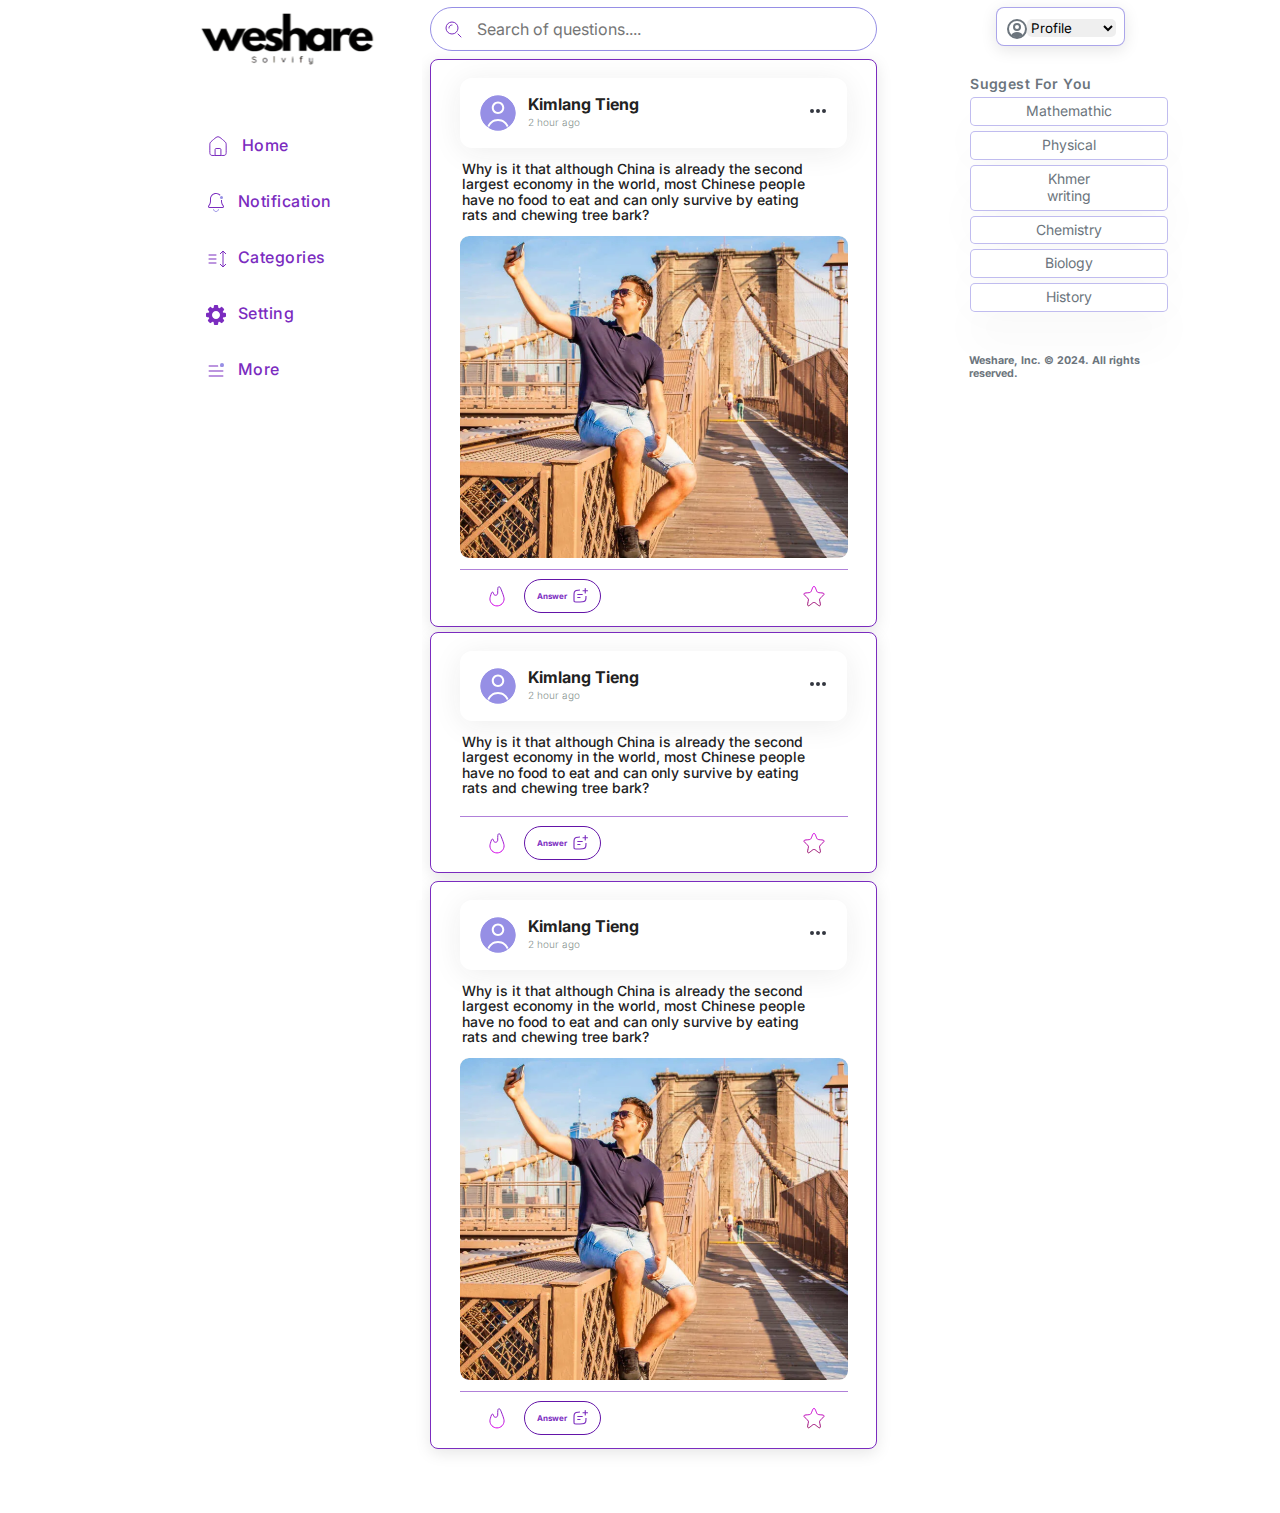
==== commit 9e96ac94: "update: homepage new version" ====
--- a/index.html
+++ b/index.html
@@ -1,335 +1,341 @@
 <!DOCTYPE html>
 <html lang="en">
-
 <head>
-    <meta charset="UTF-8">
-    <meta name="viewport" content="width=device-width, initial-scale=1.0">
-    <title>WE-SHARE</title>
-
-    <!-- Font -->
-    <link rel="preconnect" href="https://fonts.googleapis.com">
-    <link rel="preconnect" href="https://fonts.gstatic.com" crossorigin>
-    <link href="https://fonts.googleapis.com/css2?family=Poppins:wght@400;500;600;700&display=swap" rel="stylesheet">
-
-    <!-- CSS -->
-    <link rel="stylesheet" href="./styles.css">
+  <meta charset="UTF-8">
+  <meta name="viewport" content="width=device-width, initial-scale=1.0">
+  <title>WeShare</title>
+
+  <!--CSS-->
+  <link rel="stylesheet" href="./styles.css">
 </head>
-
 <body>
-    <div>
-        <nav class="navigation-bar">
-            <!-- Left Container -->
-            <div class="left-container">
-                <!-- LOGO -->
-                <svg class="logo" xmlns="http://www.w3.org/2000/svg" fill="none" viewBox="0 0 24 24" stroke-width="1.5"
-                    stroke="currentColor" class="w-6 h-6">
-                    <path stroke-linecap="round" stroke-linejoin="round"
-                        d="M7.217 10.907a2.25 2.25 0 1 0 0 2.186m0-2.186c.18.324.283.696.283 1.093s-.103.77-.283 1.093m0-2.186 9.566-5.314m-9.566 7.5 9.566 5.314m0 0a2.25 2.25 0 1 0 3.935 2.186 2.25 2.25 0 0 0-3.935-2.186Zm0-12.814a2.25 2.25 0 1 0 3.933-2.185 2.25 2.25 0 0 0-3.933 2.185Z" />
-                </svg>
-
-                <p class="weshare-text">WE SHARE</p>
-            </div>
-
-            <!-- Center Container -->
-            <div class="center-container">
-                <!-- Search Input -->
-                <div class="input-container">
-                    <input type="text" name="text" class="input" placeholder="search...">
-                    <span class="icon">
-                        <svg width="19px" height="19px" viewBox="0 0 24 24" fill="none"
-                            xmlns="http://www.w3.org/2000/svg">
-                            <g id="SVGRepo_bgCarrier" stroke-width="0"></g>
-                            <g id="SVGRepo_tracerCarrier" stroke-linecap="round" stroke-linejoin="round"></g>
-                            <g id="SVGRepo_iconCarrier">
-                                <path opacity="1" d="M14 5H20" stroke="#000" stroke-width="1.5" stroke-linecap="round"
-                                    stroke-linejoin="round"></path>
-                                <path opacity="1" d="M14 8H17" stroke="#000" stroke-width="1.5" stroke-linecap="round"
-                                    stroke-linejoin="round"></path>
-                                <path d="M21 11.5C21 16.75 16.75 21 11.5 21C6.25 21 2 16.75 2 11.5C2 6.25 6.25 2 11.5 2"
-                                    stroke="#000" stroke-width="2.5" stroke-linecap="round" stroke-linejoin="round">
-                                </path>
-                                <path opacity="1" d="M22 22L20 20" stroke="#000" stroke-width="3.5"
-                                    stroke-linecap="round" stroke-linejoin="round"></path>
-                            </g>
-                        </svg>
-                    </span>
-                </div>
-            </div>
-
-            <!-- Right Container -->
-            <div class="right-container">
-                <!-- Profile -->
-                <div class="profile-container">
-                    <!-- Profile icon -->
-                    <svg class="profile-icon" xmlns="http://www.w3.org/2000/svg" fill="none" viewBox="0 0 24 24"
-                        stroke-width="1.5" stroke="currentColor" class="w-6 h-6">
-                        <path stroke-linecap="round" stroke-linejoin="round"
-                            d="M17.982 18.725A7.488 7.488 0 0 0 12 15.75a7.488 7.488 0 0 0-5.982 2.975m11.963 0a9 9 0 1 0-11.963 0m11.963 0A8.966 8.966 0 0 1 12 21a8.966 8.966 0 0 1-5.982-2.275M15 9.75a3 3 0 1 1-6 0 3 3 0 0 1 6 0Z" />
-                    </svg>
-                    <p class="profile-text">Profile</p>
-                </div>
-
-                <!-- SignUp Button -->
-                <button class="btn-signUp">
-                    <p>
-                        SignUp
-                    </p>
-                    <svg xmlns="http://www.w3.org/2000/svg" width="24" height="24" viewBox="0 0 24 24" fill="none">
-                        <ellipse cx="8" cy="8" rx="8" ry="8" transform="matrix(4.37114e-08 -1 -1 -4.37114e-08 22 20)"
-                            fill="#7E869E" fill-opacity="0.25" />
-                        <path
-                            d="M5.7 12C5.7 7.41604 9.41604 3.7 14 3.7C18.584 3.7 22.3 7.41604 22.3 12C22.3 16.584 18.584 20.3 14 20.3C9.41604 20.3 5.7 16.584 5.7 12Z"
-                            stroke="#7E869E" stroke-opacity="0.25" stroke-width="0.6" />
-                        <path
-                            d="M4.92893 19.0711C6.32746 20.4696 8.10929 21.422 10.0491 21.8079C11.9889 22.1937 13.9996 21.9957 15.8268 21.2388C17.6541 20.4819 19.2159 19.2002 20.3147 17.5557C21.4135 15.9112 22 13.9778 22 12C22 10.0222 21.4135 8.08879 20.3147 6.4443C19.2159 4.79981 17.6541 3.51808 15.8268 2.76121C13.9996 2.00433 11.9889 1.8063 10.0491 2.19215C8.10929 2.578 6.32746 3.53041 4.92893 4.92893"
-                            stroke="#968FE5" stroke-width="1.2" />
-                        <path
-                            d="M15 12L15.4685 11.6252L15.7684 12L15.4685 12.3748L15 12ZM3 12.6C2.66863 12.6 2.4 12.3314 2.4 12C2.4 11.6686 2.66863 11.4 3 11.4V12.6ZM11.4685 6.62518L15.4685 11.6252L14.5315 12.3748L10.5315 7.37482L11.4685 6.62518ZM15.4685 12.3748L11.4685 17.3748L10.5315 16.6252L14.5315 11.6252L15.4685 12.3748ZM15 12.6H3V11.4H15V12.6Z"
-                            fill="#968FE5" />
-                    </svg>
-                </button>
-            </div>
-        </nav>
-
-        <!-- Main Content -->
-        <div>
-            <div class="layout-row">
-                <!-- left sidebar -->
-                <div class="layout-column side-column">
-                    <div class="sidebar-category">
-                        <div class="category-container">
-                            <div class="category-item">
-                                <svg xmlns="http://www.w3.org/2000/svg" width="18" height="18" viewBox="0 0 18 18"
-                                    fill="none">
-                                    <path
-                                        d="M8.70117 0.0667953C8.64492 0.101952 6.7043 1.94414 4.39453 4.1625C1.05117 7.36875 0.172266 8.22656 0.0984375 8.3707C0.0175781 8.51836 0 8.5957 0 8.80312C0 9.11602 0.101953 9.35508 0.319922 9.53789C0.558984 9.7418 0.713672 9.77344 1.53633 9.77344H2.25V13.4473C2.25 17.0824 2.25 17.1211 2.32383 17.3145C2.42227 17.5746 2.67539 17.8277 2.93555 17.9262C3.12539 17.9965 3.19219 18 4.95 18C6.69023 18 6.77109 17.9965 6.86953 17.9297C6.9293 17.8945 7.01016 17.8031 7.05586 17.7293L7.13672 17.5957V15.0609C7.13672 12.9305 7.14375 12.5191 7.18594 12.4594C7.23516 12.3961 7.29492 12.3926 9 12.3926C10.7051 12.3926 10.7648 12.3961 10.8141 12.4594C10.8562 12.5191 10.8633 12.9305 10.8633 15.0574V17.5852L10.9406 17.7258C10.9828 17.7996 11.0707 17.8945 11.1305 17.9332C11.2395 18 11.3027 18 13.1027 17.993L14.959 17.9824L15.1348 17.8945C15.3738 17.7785 15.5883 17.5465 15.6762 17.3109C15.75 17.1211 15.75 17.0684 15.75 13.4473V9.78047L16.534 9.76641C17.3953 9.75234 17.4516 9.7418 17.7012 9.52383C18.007 9.25312 18.0984 8.73633 17.9051 8.3707C17.8277 8.22656 16.9523 7.37226 13.6055 4.1625C11.2957 1.94414 9.35859 0.101952 9.29883 0.0667953C9.15469 -0.0246105 8.84531 -0.0246105 8.70117 0.0667953Z"
-                                        fill="#1C092C" />
-                                </svg>
-                            </div>
-                            <p class="category-item-text">Home</p>
-                        </div>
-                        <div class="category-container">
-                            <div class="category-item">
-                                <svg xmlns="http://www.w3.org/2000/svg" width="20" height="18" viewBox="0 0 20 18"
-                                    fill="none">
-                                    <path fill-rule="evenodd" clip-rule="evenodd"
-                                        d="M5.13053 0.0102396C3.70027 0.15982 2.53588 0.733253 1.59996 1.74901C0.0640434 3.41596 -0.419749 6.02415 0.383326 8.30793C0.661785 9.09971 1.20924 10.0518 1.85535 10.8678C2.28096 11.4054 3.12482 12.3191 3.66844 12.831C4.87863 13.9706 9.16699 17.7228 9.46289 17.9009C9.60745 17.988 9.67268 18 9.99896 18C10.4425 18 10.5364 17.9553 11.056 17.4963C11.2381 17.3354 12.0734 16.6078 12.9122 15.8793C16.1569 13.0613 17.203 12.0566 18.1808 10.8196C19.859 8.69674 20.3787 6.457 19.7291 4.14773C19.2921 2.59409 18.2274 1.26784 16.8548 0.567263C16.4853 0.378682 15.8376 0.163625 15.3918 0.0815026C14.8833 -0.0121935 13.9253 -0.0141752 13.4721 0.0774995C12.1583 0.343289 11.0721 1.05616 10.1065 2.28661L9.99896 2.42363L9.89143 2.28661C8.93057 1.06226 7.82432 0.333856 6.54715 0.0845544C6.22462 0.0216148 5.42369 -0.0203979 5.13053 0.0102396ZM6.52556 1.28806C7.59501 1.57485 8.43958 2.23195 9.22901 3.3915C9.54489 3.85554 9.69164 3.96482 9.99896 3.96482C10.3063 3.96482 10.453 3.85554 10.7689 3.3915C11.7503 1.94999 12.8483 1.2531 14.2428 1.18675C16.4505 1.08168 18.2943 2.65311 18.7399 5.01969C18.8298 5.49689 18.8575 6.29116 18.7997 6.73353C18.5501 8.64355 17.427 10.2696 14.5741 12.8517C13.7902 13.5612 10.0302 16.8308 9.99826 16.8308C9.96631 16.8308 6.20905 13.5626 5.42381 12.8518C2.57017 10.2686 1.44785 8.64355 1.19825 6.73353C1.14045 6.29116 1.16814 5.49689 1.258 5.01969C1.63516 3.01672 2.98013 1.59499 4.83823 1.23515C5.25441 1.15453 6.13003 1.182 6.52556 1.28806Z"
-                                        fill="black" />
-                                </svg>
-                            </div>
-                            <p class="category-item-text">Notification</p>
-                        </div>
-                        <div class="category-container">
-                            <div class="category-item">
-                                <svg xmlns="http://www.w3.org/2000/svg" width="18" height="18" viewBox="0 0 18 18"
-                                    fill="none">
-                                    <path
-                                        d="M7.59375 0.130079L7.44609 0.263672L7.17891 1.35703L6.91172 2.45039L6.5918 2.56641C6.41953 2.62969 6.15234 2.74219 6.00469 2.81602L5.73398 2.95312L4.87969 2.43633L4.02539 1.91602H3.79688C3.50508 1.91602 3.51562 1.90899 2.56289 2.87227C1.78594 3.65273 1.72266 3.74766 1.77187 4.01484C1.78242 4.08164 2.03203 4.53516 2.32383 5.02383L2.85469 5.91328L2.73164 6.18398C2.66484 6.33164 2.57344 6.55313 2.53125 6.67969L2.45039 6.9082L1.35703 7.17891L0.263672 7.44609L0.133594 7.59727L0 7.74492V9V10.2551L0.133594 10.4062L0.263672 10.5539L1.35703 10.8211L2.45391 11.0883L2.53125 11.3203C2.57695 11.4469 2.68242 11.7 2.7668 11.8898L2.925 12.2273L2.48555 12.9621C1.91953 13.9043 1.91953 13.9078 1.95117 14.1188C1.97578 14.2875 2.00039 14.3156 2.80547 15.1242C3.25898 15.5848 3.68789 15.9855 3.75469 16.0172C3.99023 16.1297 4.11328 16.084 4.98867 15.5602L5.79023 15.0785L6.07148 15.2156C6.22969 15.293 6.4793 15.3984 6.63398 15.4512L6.91172 15.5496L7.17891 16.643L7.44609 17.7363L7.59375 17.8699L7.74492 18H9H10.2551L10.4062 17.8664L10.5539 17.7363L10.8211 16.643L11.0883 15.5496L11.4082 15.4336C11.5805 15.3703 11.8301 15.2648 11.9602 15.2016C12.0902 15.1348 12.2168 15.082 12.2379 15.082C12.259 15.082 12.6035 15.2789 13.0008 15.518C13.4016 15.757 13.7777 15.9785 13.841 16.0102C13.9922 16.084 14.1504 16.0805 14.3262 15.9961C14.4984 15.9117 16.0102 14.407 16.0629 14.2629C16.084 14.2066 16.1016 14.0941 16.1016 14.0133C16.1016 13.8797 16.0383 13.7531 15.5988 13.0184L15.0961 12.1781L15.2227 11.9109C15.2965 11.7633 15.3984 11.5172 15.4512 11.366L15.5496 11.0883L16.643 10.8211L17.7363 10.5539L17.8699 10.4062L18 10.2551V9V7.74492L17.8699 7.59375L17.7363 7.44609L16.643 7.17891L15.5496 6.91172L15.4512 6.63398C15.3984 6.4793 15.293 6.22969 15.2156 6.075L15.082 5.79375L15.5777 4.97109C15.8484 4.51758 16.0805 4.09219 16.091 4.02539C16.1402 3.72656 16.1191 3.69844 15.2473 2.82305C14.8008 2.37305 14.3859 1.98281 14.3227 1.95117C14.2629 1.92305 14.1398 1.89844 14.052 1.89844C13.9148 1.89844 13.8023 1.95469 13.0465 2.4082L12.1992 2.91445L11.9215 2.78086C11.7703 2.70703 11.5207 2.60156 11.366 2.54883L11.0883 2.45039L10.8211 1.35703L10.5539 0.263672L10.4062 0.130079L10.2551 0H9H7.74492L7.59375 0.130079ZM9.89648 5.43867C10.9301 5.72695 11.7668 6.39141 12.2414 7.29844C12.4312 7.66758 12.5227 7.92773 12.6035 8.32852C12.6844 8.71875 12.6598 9.53438 12.5578 9.89648C12.273 10.9266 11.6086 11.7668 10.7016 12.2414C10.0652 12.5719 9.60469 12.6738 8.86289 12.6457C7.9875 12.6141 7.30547 12.3539 6.64102 11.7984C6.01172 11.2711 5.56523 10.5117 5.39648 9.67148C5.31562 9.28125 5.34023 8.46562 5.44219 8.10352C5.82539 6.71133 6.88008 5.71289 8.29688 5.39648C8.62734 5.32266 9.56602 5.34727 9.89648 5.43867Z"
-                                        fill="black" />
-                                </svg>
-                            </div>
-                            <p class="category-item-text">Setting</p>
-                        </div>
-                        <div class="category-container">
-                            <div class="category-item">
-                                <svg style="height: 24px; width: 24px;" xmlns="http://www.w3.org/2000/svg" fill="none"
-                                    viewBox="0 0 24 24" stroke-width="1.5" stroke="currentColor" class="w-6 h-6">
-                                    <path stroke-linecap="round" stroke-linejoin="round"
-                                        d="M9.568 3H5.25A2.25 2.25 0 0 0 3 5.25v4.318c0 .597.237 1.17.659 1.591l9.581 9.581c.699.699 1.78.872 2.607.33a18.095 18.095 0 0 0 5.223-5.223c.542-.827.369-1.908-.33-2.607L11.16 3.66A2.25 2.25 0 0 0 9.568 3Z" />
-                                    <path stroke-linecap="round" stroke-linejoin="round" d="M6 6h.008v.008H6V6Z" />
-                                </svg>
-
-                            </div>
-                            <p class="category-item-text">Categories</p>
-                        </div>
-                    </div>
-                </div>
-
-                <div class="layout-column middle-column">
-                    <div class="product-card-container">
-                        <div class="product-card">
-                            <div class="product-card-header-container">
-                                <div class="product-card-header-profile">
-                                    <svg xmlns="http://www.w3.org/2000/svg" width="49" height="49" viewBox="0 0 49 49"
-                                        fill="none">
-                                        <path
-                                            d="M6.125 24.5C6.125 14.3518 14.3518 6.125 24.5 6.125C34.6482 6.125 42.875 14.3518 42.875 24.5C42.875 34.6482 34.6482 42.875 24.5 42.875C14.3518 42.875 6.125 34.6482 6.125 24.5Z"
-                                            fill="#7E869E" fill-opacity="0.25" />
-                                        <path
-                                            d="M30.8027 26C30.8027 29.3137 28.1164 32 24.8027 32C21.489 32 18.8027 29.3137 18.8027 26C18.8027 22.6863 21.489 20 24.8027 20C28.1164 20 30.8027 22.6863 30.8027 26Z"
-                                            fill="#030303" />
-                                        <path fill-rule="evenodd" clip-rule="evenodd"
-                                            d="M35.2505 39.0528C35.3589 39.1587 35.3449 39.3357 35.2219 39.4242C32.2044 41.5959 28.5016 42.875 24.5 42.875C20.4986 42.875 16.796 41.596 13.7785 39.4245C13.6556 39.336 13.6416 39.159 13.7499 39.0531C16.3694 36.492 20.2146 34.875 24.5004 34.875C28.786 34.875 32.6311 36.4919 35.2505 39.0528Z"
-                                            fill="#030303" />
-                                    </svg>
-                                    <div class="product-card-header-text-container">
-                                        <p class="product-card-header-name">Kimlang Tieng</p>
-                                        <p class="product-card-header-hours">1 hour ago</p>
-                                    </div>
-                                </div>
-                                <div class="product-card-header-btn-action">
-                                    <svg xmlns="http://www.w3.org/2000/svg" fill="none" viewBox="0 0 24 24"
-                                        stroke-width="1.5" stroke="currentColor" class="w-6 h-6">
-                                        <path stroke-linecap="round" stroke-linejoin="round"
-                                            d="M12 6.75a.75.75 0 1 1 0-1.5.75.75 0 0 1 0 1.5ZM12 12.75a.75.75 0 1 1 0-1.5.75.75 0 0 1 0 1.5ZM12 18.75a.75.75 0 1 1 0-1.5.75.75 0 0 1 0 1.5Z" />
-                                    </svg>
-
-                                </div>
-                            </div>
-
-                            <p class="product-card-title">
-                                How do I write an algorithm to swap two variables without creating the third variable?
-                            </p>
-                            <img class="product-card-image" src="./assets/exercise.svg" alt="exercise">
-                            <div class="product-card-footer">
-
-                                <div style="display: flex; gap: 18px; align-items: center;">
-                                    <div class="product-card-footer-like-container">
-                                        <svg xmlns="http://www.w3.org/2000/svg" width="46" height="45"
-                                            viewBox="0 0 46 45" fill="none">
-                                            <path
-                                                d="M18.085 18.7505C18.085 17.2664 16.111 16.873 15.5873 18.2617C14.3205 21.6208 13.3975 24.6258 13.3975 26.2504C13.3975 31.4281 17.5948 35.6254 22.7725 35.6254C27.9501 35.6254 32.1475 31.4281 32.1475 26.2504C32.1475 24.5049 31.082 21.1662 29.6695 17.5068C27.8398 12.7665 26.9249 10.3963 25.7956 10.2686C25.4342 10.2278 25.04 10.3012 24.7176 10.4695C23.71 10.9952 23.71 13.5803 23.71 18.7505C23.71 20.3038 22.4508 21.563 20.8975 21.563C19.3442 21.563 18.085 20.3038 18.085 18.7505Z"
-                                                stroke="#222222" />
-                                        </svg>
-                                        <p class="product-card-footer-like-text">12</p>
-                                    </div>
-
-                                    <!-- Star Icon -->
-                                    <svg style="height: 24px; width: 24px;" xmlns="http://www.w3.org/2000/svg"
-                                        fill="none" viewBox="0 0 24 24" stroke-width="1.5" stroke="currentColor"
-                                        class="w-6 h-6">
-                                        <path stroke-linecap="round" stroke-linejoin="round"
-                                            d="M11.48 3.499a.562.562 0 0 1 1.04 0l2.125 5.111a.563.563 0 0 0 .475.345l5.518.442c.499.04.701.663.321.988l-4.204 3.602a.563.563 0 0 0-.182.557l1.285 5.385a.562.562 0 0 1-.84.61l-4.725-2.885a.562.562 0 0 0-.586 0L6.982 20.54a.562.562 0 0 1-.84-.61l1.285-5.386a.562.562 0 0 0-.182-.557l-4.204-3.602a.562.562 0 0 1 .321-.988l5.518-.442a.563.563 0 0 0 .475-.345L11.48 3.5Z" />
-                                    </svg>
-                                </div>
-
-                                <button class="btn-answer">
-                                    <p class="btn-answer-text">Answer</p>
-                                    <svg xmlns="http://www.w3.org/2000/svg" width="25" height="24" viewBox="0 0 25 24"
-                                        fill="none">
-                                        <path
-                                            d="M12.7275 4V4C8.9563 4 7.07068 4 5.89911 5.17157C4.72754 6.34315 4.72754 8.22876 4.72754 12V18C4.72754 18.9428 4.72754 19.4142 5.02043 19.7071C5.31333 20 5.78473 20 6.72754 20H12.7275C16.4988 20 18.3844 20 19.556 18.8284C20.7275 17.6569 20.7275 15.7712 20.7275 12V12"
-                                            stroke="white" stroke-width="1.2" />
-                                        <path d="M9.72754 10L15.7275 10" stroke="white" stroke-opacity="0.5"
-                                            stroke-width="1.2" stroke-linecap="round" stroke-linejoin="round" />
-                                        <path d="M9.72754 14H12.7275" stroke="white" stroke-opacity="0.5"
-                                            stroke-width="1.2" stroke-linecap="round" stroke-linejoin="round" />
-                                        <path d="M19.7275 8L19.7275 2M16.7275 5H22.7275" stroke="white"
-                                            stroke-width="1.2" stroke-linecap="round" stroke-linejoin="round" />
-                                    </svg>
-                                </button>
-
-
-                            </div>
-                        </div>
-                        <div class="product-card">
-                            <div class="product-card-header-container">
-                                <div class="product-card-header-profile">
-                                    <svg xmlns="http://www.w3.org/2000/svg" width="49" height="49" viewBox="0 0 49 49"
-                                        fill="none">
-                                        <path
-                                            d="M6.125 24.5C6.125 14.3518 14.3518 6.125 24.5 6.125C34.6482 6.125 42.875 14.3518 42.875 24.5C42.875 34.6482 34.6482 42.875 24.5 42.875C14.3518 42.875 6.125 34.6482 6.125 24.5Z"
-                                            fill="#7E869E" fill-opacity="0.25" />
-                                        <path
-                                            d="M30.8027 26C30.8027 29.3137 28.1164 32 24.8027 32C21.489 32 18.8027 29.3137 18.8027 26C18.8027 22.6863 21.489 20 24.8027 20C28.1164 20 30.8027 22.6863 30.8027 26Z"
-                                            fill="#030303" />
-                                        <path fill-rule="evenodd" clip-rule="evenodd"
-                                            d="M35.2505 39.0528C35.3589 39.1587 35.3449 39.3357 35.2219 39.4242C32.2044 41.5959 28.5016 42.875 24.5 42.875C20.4986 42.875 16.796 41.596 13.7785 39.4245C13.6556 39.336 13.6416 39.159 13.7499 39.0531C16.3694 36.492 20.2146 34.875 24.5004 34.875C28.786 34.875 32.6311 36.4919 35.2505 39.0528Z"
-                                            fill="#030303" />
-                                    </svg>
-                                    <div class="product-card-header-text-container">
-                                        <p class="product-card-header-name">Kimlang Tieng</p>
-                                        <p class="product-card-header-hours">1 hour ago</p>
-                                    </div>
-                                </div>
-                                <div class="product-card-header-btn-action">
-                                    <svg xmlns="http://www.w3.org/2000/svg" fill="none" viewBox="0 0 24 24"
-                                        stroke-width="1.5" stroke="currentColor" class="w-6 h-6">
-                                        <path stroke-linecap="round" stroke-linejoin="round"
-                                            d="M12 6.75a.75.75 0 1 1 0-1.5.75.75 0 0 1 0 1.5ZM12 12.75a.75.75 0 1 1 0-1.5.75.75 0 0 1 0 1.5ZM12 18.75a.75.75 0 1 1 0-1.5.75.75 0 0 1 0 1.5Z" />
-                                    </svg>
-
-                                </div>
-                            </div>
-
-                            <p class="product-card-title">
-                                How do I write an algorithm to swap two variables without creating the third variable?
-                            </p>
-                            <img class="product-card-image" src="./assets/exercise.svg" alt="exercise">
-                            <div class="product-card-footer">
-
-                                <div style="display: flex; gap: 18px; align-items: center;">
-                                    <div class="product-card-footer-like-container">
-                                        <svg xmlns="http://www.w3.org/2000/svg" width="46" height="45"
-                                            viewBox="0 0 46 45" fill="none">
-                                            <path
-                                                d="M18.085 18.7505C18.085 17.2664 16.111 16.873 15.5873 18.2617C14.3205 21.6208 13.3975 24.6258 13.3975 26.2504C13.3975 31.4281 17.5948 35.6254 22.7725 35.6254C27.9501 35.6254 32.1475 31.4281 32.1475 26.2504C32.1475 24.5049 31.082 21.1662 29.6695 17.5068C27.8398 12.7665 26.9249 10.3963 25.7956 10.2686C25.4342 10.2278 25.04 10.3012 24.7176 10.4695C23.71 10.9952 23.71 13.5803 23.71 18.7505C23.71 20.3038 22.4508 21.563 20.8975 21.563C19.3442 21.563 18.085 20.3038 18.085 18.7505Z"
-                                                stroke="#222222" />
-                                        </svg>
-                                        <p class="product-card-footer-like-text">12</p>
-                                    </div>
-
-                                    <!-- Star Icon -->
-                                    <svg style="height: 24px; width: 24px;" xmlns="http://www.w3.org/2000/svg"
-                                        fill="none" viewBox="0 0 24 24" stroke-width="1.5" stroke="currentColor"
-                                        class="w-6 h-6">
-                                        <path stroke-linecap="round" stroke-linejoin="round"
-                                            d="M11.48 3.499a.562.562 0 0 1 1.04 0l2.125 5.111a.563.563 0 0 0 .475.345l5.518.442c.499.04.701.663.321.988l-4.204 3.602a.563.563 0 0 0-.182.557l1.285 5.385a.562.562 0 0 1-.84.61l-4.725-2.885a.562.562 0 0 0-.586 0L6.982 20.54a.562.562 0 0 1-.84-.61l1.285-5.386a.562.562 0 0 0-.182-.557l-4.204-3.602a.562.562 0 0 1 .321-.988l5.518-.442a.563.563 0 0 0 .475-.345L11.48 3.5Z" />
-                                    </svg>
-                                </div>
-
-                                <button class="btn-answer">
-                                    <p class="btn-answer-text">Answer</p>
-                                    <svg xmlns="http://www.w3.org/2000/svg" width="25" height="24" viewBox="0 0 25 24"
-                                        fill="none">
-                                        <path
-                                            d="M12.7275 4V4C8.9563 4 7.07068 4 5.89911 5.17157C4.72754 6.34315 4.72754 8.22876 4.72754 12V18C4.72754 18.9428 4.72754 19.4142 5.02043 19.7071C5.31333 20 5.78473 20 6.72754 20H12.7275C16.4988 20 18.3844 20 19.556 18.8284C20.7275 17.6569 20.7275 15.7712 20.7275 12V12"
-                                            stroke="white" stroke-width="1.2" />
-                                        <path d="M9.72754 10L15.7275 10" stroke="white" stroke-opacity="0.5"
-                                            stroke-width="1.2" stroke-linecap="round" stroke-linejoin="round" />
-                                        <path d="M9.72754 14H12.7275" stroke="white" stroke-opacity="0.5"
-                                            stroke-width="1.2" stroke-linecap="round" stroke-linejoin="round" />
-                                        <path d="M19.7275 8L19.7275 2M16.7275 5H22.7275" stroke="white"
-                                            stroke-width="1.2" stroke-linecap="round" stroke-linejoin="round" />
-                                    </svg>
-                                </button>
-
-
-                            </div>
-                        </div>
-                    </div>
-
-                </div>
-                <!-- right sidebar -->
-                <div class="layout-column side-column">
-                    <div class="right-sidebar-category">
-                        <p class="right-sidebar-title">Suggest for you</p>
-                        <div class="right-sidebar-container">
-                            <div class="right-sidebar-item">
-                                <p class="right-sidebar-item-text">Mathematic</p>
-                            </div>
-                            <div class="right-sidebar-item">
-                                <p class="right-sidebar-item-text">Physical</p>
-                            </div>
-                            <div class="right-sidebar-item">
-                                <p class="right-sidebar-item-text">Khmer writing</p>
-                            </div>
-                            <div class="right-sidebar-item">
-                                <p class="right-sidebar-item-text">Chemistry</p>
-                            </div>
-                            <div class="right-sidebar-item">
-                                <p class="right-sidebar-item-text">Biology</p>
-                            </div>
-                            <div class="right-sidebar-item">
-                                <p class="right-sidebar-item-text">History</p>
-                            </div>
-                        </div>
-                    </div>
-                </div>
-            </div>
-        </div>
-
-    </div>
+  <div class="wrap">
+  <!--side bar left-->
+  <div class="sideBar-left">
+
+    <!--sideBar Header-->
+    <div class="logo">
+      <span><svg width="296" height="85" viewBox="0 0 980 365" fill="none" xmlns="http://www.w3.org/2000/svg" xmlns:xlink="http://www.w3.org/1999/xlink">
+        <rect width="980" height="365" fill="url(#pattern0)"/>
+        <defs>
+        <pattern id="pattern0" patternContentUnits="objectBoundingBox" width="1" height="1">
+        <use xlink:href="#image0_7_97" transform="scale(0.00177357 0.0047619)"/>
+        </pattern>
+        <image id="image0_7_97" width="564" height="210" xlink:href="[data-uri]"/>
+        </defs>
+        </svg>
+        </span>
+    </div>
+
+    <!--sideBar Menu-->
+    <div class="menu">
+      <div class="home">
+
+        <svg xmlns="http://www.w3.org/2000/svg" width="28" height="28" viewBox="0 0 28 28" fill="none">
+          <path d="M5.83398 14.8861C5.83398 13.3021 5.83398 12.5101 6.15419 11.8139C6.47439 11.1177 7.07574 10.6022 8.27844 9.57134L9.44511 8.57134C11.619 6.70803 12.7059 5.77637 14.0007 5.77637C15.2954 5.77637 16.3823 6.70803 18.5562 8.57134L19.7229 9.57134C20.9256 10.6022 21.5269 11.1177 21.8471 11.8139C22.1673 12.5101 22.1673 13.3021 22.1673 14.8861V19.8333C22.1673 22.0331 22.1673 23.1331 21.4839 23.8165C20.8005 24.4999 19.7005 24.4999 17.5007 24.4999H10.5007C8.30076 24.4999 7.20082 24.4999 6.5174 23.8165C5.83398 23.1331 5.83398 22.0331 5.83398 19.8333V14.8861Z" stroke="#7B2CBF"/>
+          <path d="M16.9173 24.5V18.5C16.9173 17.9477 16.4696 17.5 15.9173 17.5H12.084C11.5317 17.5 11.084 17.9477 11.084 18.5V24.5" stroke="#7B2CBF" stroke-linecap="round" stroke-linejoin="round"/>
+        </svg>
+        <p>
+          Home
+        </p>
+
+      </div>
+      <div class="notification">
+        
+        <svg xmlns="http://www.w3.org/2000/svg" width="24" height="24" viewBox="0 0 24 24" fill="none">
+          <path fill-rule="evenodd" clip-rule="evenodd" d="M11.9999 2C8.6862 2 5.99991 4.68629 5.99991 8V10C5.99991 11.5146 5.50866 12.9883 4.59991 14.2L4.38562 14.4857L4.37127 14.5048L4.37122 14.5049C4.31246 14.5832 4.26469 14.6469 4.23256 14.6976C3.62845 15.6518 4.2556 16.9061 5.38141 16.9953C5.44129 17.0001 5.52089 17 5.61879 17H5.61884L5.64276 17H18.357L18.381 17H18.381C18.4789 17 18.5585 17.0001 18.6184 16.9953C19.7442 16.9061 20.3714 15.6518 19.7673 14.6976C19.7351 14.6468 19.6873 14.5832 19.6285 14.5048L19.6142 14.4857L19.3999 14.2C18.4912 12.9883 17.9999 11.5146 17.9999 10V9.31701C17.9999 9.15272 17.9999 9.07058 17.9531 9.02621C17.9063 8.98184 17.8162 8.98668 17.6362 8.99635C17.591 8.99877 17.5456 9 17.4999 9C17.4542 9 17.4088 8.99877 17.3636 8.99635C17.1836 8.98668 17.0935 8.98184 17.0467 9.02621C16.9999 9.07059 16.9999 9.15273 16.9999 9.31701V10C16.9999 11.731 17.5613 13.4152 18.5999 14.8L18.8142 15.0857C18.8514 15.1353 18.8768 15.1692 18.8956 15.1949C18.9048 15.2075 18.9113 15.2165 18.9159 15.2231L18.9209 15.2303L18.9216 15.2314C18.922 15.232 18.9223 15.2324 18.9223 15.2325L18.9224 15.2325C19.1237 15.5506 18.9147 15.9687 18.5394 15.9984C18.5395 15.9984 18.5387 15.9985 18.5367 15.9986L18.528 15.999C18.5247 15.9991 18.5208 15.9992 18.5164 15.9993C18.51 15.9994 18.5024 15.9995 18.4933 15.9996C18.4614 16 18.419 16 18.357 16H5.64276C5.58079 16 5.53846 16 5.50655 15.9996C5.49097 15.9995 5.4799 15.9992 5.47181 15.999L5.46309 15.9986C5.46115 15.9985 5.46033 15.9984 5.46041 15.9984C5.08514 15.9687 4.87609 15.5506 5.07746 15.2325L5.07768 15.2322C5.07791 15.2318 5.07832 15.2312 5.07894 15.2303L5.08388 15.2231C5.08852 15.2165 5.09497 15.2075 5.10418 15.1949C5.12304 15.1692 5.14844 15.1353 5.18562 15.0857L5.39991 14.8C6.43848 13.4152 6.99991 11.731 6.99991 10V8C6.99991 5.23858 9.23848 3 11.9999 3C13.3855 3 14.6395 3.56364 15.5451 4.47414C15.6495 4.57912 15.7017 4.63162 15.7577 4.63565C15.8137 4.63969 15.8757 4.59307 15.9998 4.49985C16.0746 4.44369 16.1526 4.39163 16.2335 4.34399C16.4106 4.23977 16.4991 4.18766 16.5091 4.11574C16.519 4.04383 16.4567 3.97879 16.332 3.84872C15.2399 2.70937 13.7027 2 11.9999 2Z" fill="#7B2CBF"/>
+          <circle cx="17.5" cy="6.5" r="1.5" fill="#968FE5"/>
+          <path d="M9.58519 18.647C9.72762 19.1786 10.0415 19.6484 10.4781 19.9834C10.9147 20.3184 11.4497 20.5 12 20.5C12.5503 20.5 13.0853 20.3184 13.5219 19.9834C13.9585 19.6484 14.2724 19.1786 14.4148 18.647" stroke="#968FE5" stroke-linecap="round"/>
+        </svg>
+        <p>
+          Notification
+        </p>
+      </div>
+      <div class="Categories">
+
+        <svg width="24" height="24" viewBox="0 0 24 24" fill="none" xmlns="http://www.w3.org/2000/svg">
+          <path d="M5 8H12" stroke="#7B2CBF" stroke-linecap="round"/>
+          <path d="M5 12H12" stroke="#7B2CBF" stroke-linecap="round"/>
+          <path d="M5 16H12" stroke="#7B2CBF" stroke-linecap="round"/>
+          <path d="M19 20L22 17M19 20L16 17M19 20L19 4M19 4L16 7M19 4L22 7" stroke="#7B2CBF"/>
+          </svg>
+          <p>
+            Categories
+          </p>
+          
+      </div>
+      <div class="setting">
+
+        <svg xmlns="http://www.w3.org/2000/svg" width="24" height="24" viewBox="0 0 24 24" fill="none">
+          <path fill-rule="evenodd" clip-rule="evenodd" d="M13.9838 2.54161C14.0711 2.71093 14.0928 2.92777 14.1361 3.36144C14.2182 4.1823 14.2593 4.59274 14.4311 4.81793C14.649 5.10358 15.0034 5.25038 15.3595 5.20248C15.6402 5.16472 15.9594 4.90352 16.5979 4.38113C16.9352 4.10515 17.1038 3.96716 17.2853 3.90918C17.5158 3.83555 17.7652 3.84798 17.9872 3.94419C18.162 4.01994 18.3161 4.17402 18.6243 4.4822L19.5178 5.37567C19.8259 5.68385 19.98 5.83794 20.0558 6.01275C20.152 6.23478 20.1644 6.48415 20.0908 6.71464C20.0328 6.89612 19.8948 7.06478 19.6188 7.4021C19.0964 8.0406 18.8352 8.35984 18.7975 8.64056C18.7496 8.99662 18.8964 9.35102 19.182 9.56893C19.4072 9.74072 19.8176 9.78176 20.6385 9.86385C21.0722 9.90722 21.2891 9.92891 21.4584 10.0162C21.6734 10.1272 21.841 10.3123 21.9299 10.5373C22 10.7145 22 10.9324 22 11.3682V12.6319C22 13.0676 22 13.2855 21.93 13.4626C21.841 13.6877 21.6734 13.8729 21.4583 13.9838C21.289 14.0711 21.0722 14.0928 20.6386 14.1361L20.6386 14.1361C19.818 14.2182 19.4077 14.2592 19.1825 14.4309C18.8967 14.6489 18.7499 15.0034 18.7979 15.3596C18.8357 15.6402 19.0968 15.9593 19.619 16.5976C19.8949 16.9348 20.0328 17.1034 20.0908 17.2848C20.1645 17.5154 20.152 17.7648 20.0558 17.9869C19.98 18.1617 19.826 18.3157 19.5179 18.6238L18.6243 19.5174C18.3162 19.8255 18.1621 19.9796 17.9873 20.0554C17.7652 20.1516 17.5159 20.164 17.2854 20.0904C17.1039 20.0324 16.9352 19.8944 16.5979 19.6184L16.5979 19.6184C15.9594 19.096 15.6402 18.8348 15.3595 18.7971C15.0034 18.7492 14.649 18.896 14.4311 19.1816C14.2593 19.4068 14.2183 19.8173 14.1362 20.6383C14.0928 21.0722 14.0711 21.2891 13.9837 21.4585C13.8728 21.6735 13.6877 21.8409 13.4628 21.9299C13.2856 22 13.0676 22 12.6316 22H11.3682C10.9324 22 10.7145 22 10.5373 21.9299C10.3123 21.841 10.1272 21.6734 10.0162 21.4584C9.92891 21.2891 9.90722 21.0722 9.86385 20.6385C9.78176 19.8176 9.74072 19.4072 9.56892 19.182C9.35101 18.8964 8.99663 18.7496 8.64057 18.7975C8.35985 18.8352 8.04059 19.0964 7.40208 19.6189L7.40206 19.6189C7.06473 19.8949 6.89607 20.0329 6.71458 20.0908C6.4841 20.1645 6.23474 20.152 6.01272 20.0558C5.8379 19.9801 5.6838 19.826 5.37561 19.5178L4.48217 18.6243C4.17398 18.3162 4.01988 18.1621 3.94414 17.9873C3.84794 17.7652 3.8355 17.5159 3.90913 17.2854C3.96711 17.1039 4.10511 16.9352 4.3811 16.5979C4.90351 15.9594 5.16471 15.6402 5.20247 15.3594C5.25037 15.0034 5.10357 14.649 4.81792 14.4311C4.59273 14.2593 4.1823 14.2182 3.36143 14.1361C2.92776 14.0928 2.71093 14.0711 2.54161 13.9838C2.32656 13.8728 2.15902 13.6877 2.07005 13.4627C2 13.2855 2 13.0676 2 12.6318V11.3683C2 10.9324 2 10.7144 2.07008 10.5372C2.15905 10.3123 2.32654 10.1272 2.54152 10.0163C2.71088 9.92891 2.92777 9.90722 3.36155 9.86384H3.36155H3.36156C4.18264 9.78173 4.59319 9.74068 4.81842 9.56881C5.10395 9.35092 5.2507 8.99664 5.20287 8.64066C5.16514 8.35987 4.90385 8.04052 4.38128 7.40182C4.10516 7.06435 3.96711 6.89561 3.90914 6.71405C3.83557 6.48364 3.848 6.23438 3.94413 6.01243C4.01988 5.83754 4.17403 5.68339 4.48233 5.37509L5.37565 4.48177L5.37566 4.48177C5.68385 4.17357 5.83795 4.01947 6.01277 3.94373C6.23478 3.84753 6.48414 3.8351 6.71463 3.90872C6.89612 3.9667 7.06481 4.10472 7.4022 4.38076C8.04061 4.9031 8.35982 5.16427 8.64044 5.20207C8.99661 5.25003 9.35113 5.10319 9.56907 4.81742C9.74077 4.59227 9.78181 4.18195 9.86387 3.36131C9.90722 2.92776 9.9289 2.71098 10.0162 2.5417C10.1271 2.32658 10.3123 2.15898 10.5374 2.07001C10.7145 2 10.9324 2 11.3681 2H12.6318C13.0676 2 13.2855 2 13.4627 2.07005C13.6877 2.15902 13.8728 2.32656 13.9838 2.54161ZM12 16C14.2091 16 16 14.2091 16 12C16 9.79086 14.2091 8 12 8C9.79086 8 8 9.79086 8 12C8 14.2091 9.79086 16 12 16Z" fill="#7B2CBF"/>
+        </svg>
+        <p>
+          Setting
+        </p>
+      </div>
+
+      <div class="more">
+        <svg xmlns="http://www.w3.org/2000/svg" width="24" height="24" viewBox="0 0 24 24" fill="none">
+          <path fill-rule="evenodd" clip-rule="evenodd" d="M16.6771 7.5H19C19.2761 7.5 19.5 7.27614 19.5 7C19.5 6.72386 19.2761 6.5 19 6.5H16.063C16.1642 6.89311 16.3819 7.23945 16.6771 7.5ZM14.2908 7.5C14.1631 7.18465 14.0745 6.84932 14.0309 6.5H5C4.72386 6.5 4.5 6.72386 4.5 7C4.5 7.27614 4.72386 7.5 5 7.5H14.2908ZM5 11.5C4.72386 11.5 4.5 11.7239 4.5 12C4.5 12.2761 4.72386 12.5 5 12.5H19C19.2761 12.5 19.5 12.2761 19.5 12C19.5 11.7239 19.2761 11.5 19 11.5H5ZM5 16.5C4.72386 16.5 4.5 16.7239 4.5 17C4.5 17.2761 4.72386 17.5 5 17.5H19C19.2761 17.5 19.5 17.2761 19.5 17C19.5 16.7239 19.2761 16.5 19 16.5H5Z" fill="#7B2CBF"/>
+          <circle cx="18" cy="6" r="2" fill="#968FE5"/>
+        </svg>
+        <p>
+          More
+        </p>
+      </div>
+    </div>
+  </div>
+  <!--End Sidebar Left-->
+
+  <!--Main Content-->
+  <div class="center-containers">
+
+    <!--searchBar-->
+    <div class="search-bar">
+        <img src="./asset/search.svg" alt="search" style="margin-left: 10px; padding-right: 12x;">
+        <input type="text" placeholder="Search of questions....">
+    </div>
+
+    <!--Post card with Image-->
+    <div class="card-image">
+      <div class="card-image-header">
+        <div class="profile-and-name">
+          <svg xmlns="http://www.w3.org/2000/svg" width="42" height="42" viewBox="0 0 42 42" fill="none">
+            <path fill-rule="evenodd" clip-rule="evenodd" d="M3.5 21C3.5 11.335 11.335 3.5 21 3.5C30.665 3.5 38.5 11.335 38.5 21C38.5 26.5613 35.9059 31.5166 31.8618 34.7221C31.1262 32.6073 29.7868 30.7469 28.0008 29.3764C25.9924 27.8353 23.5315 27 21 27C18.4685 27 16.0077 27.8353 13.9992 29.3764C12.2133 30.7469 10.8738 32.6073 10.1382 34.7221C6.09409 31.5166 3.5 26.5613 3.5 21ZM26.7832 30.9631C28.4102 32.2115 29.5886 33.9521 30.1441 35.9239C27.483 37.5578 24.3515 38.5 21 38.5C17.6485 38.5 14.517 37.5578 11.8559 35.9239C12.4114 33.9521 13.5898 32.2115 15.2168 30.9631C16.8759 29.6901 18.9087 29 21 29C23.0913 29 25.1241 29.6901 26.7832 30.9631ZM16.75 15.75C16.75 13.4028 18.6528 11.5 21 11.5C23.3472 11.5 25.25 13.4028 25.25 15.75C25.25 18.0972 23.3472 20 21 20C18.6528 20 16.75 18.0972 16.75 15.75ZM21 9.5C17.5482 9.5 14.75 12.2982 14.75 15.75C14.75 19.2018 17.5482 22 21 22C24.4518 22 27.25 19.2018 27.25 15.75C27.25 12.2982 24.4518 9.5 21 9.5Z" fill="#968FE5"/>
+            <rect x="4" y="4" width="34" height="34" rx="17" stroke="#968FE5"/>
+          </svg>
+          <div class="Name-time">
+            <span>Kimlang Tieng</span>
+            <p>2 hour ago</p>
+          </div>
+        </div>
+        
+        <div class="btn-option">
+          <svg xmlns="http://www.w3.org/2000/svg" width="24" height="24" viewBox="0 0 24 24" fill="none">
+            <circle cx="12" cy="12" r="1" stroke="#33363F" stroke-width="2" stroke-linecap="round"/>
+            <circle cx="6" cy="12" r="1" stroke="#33363F" stroke-width="2" stroke-linecap="round"/>
+            <circle cx="18" cy="12" r="1" stroke="#33363F" stroke-width="2" stroke-linecap="round"/>
+          </svg>
+        </div>
+      </div>
+
+      <div class="card-image-center">
+        <div class="caption">
+          <p>Why is it that although China is already the second largest economy in the world, most Chinese people have no food to eat and can only survive by eating rats and chewing tree bark?</p>
+        </div>
+        <div class="images">
+          <img src="" alt="">
+        </div>
+      </div>
+      <div class="card-image-footer">
+        <div class="left-footer">
+          <svg xmlns="http://www.w3.org/2000/svg" width="34" height="34" viewBox="0 0 34 34" fill="none">
+            <path d="M13.4577 14.1669C13.4577 13.0456 11.9662 12.7483 11.5706 13.7976C10.6134 16.3356 9.91602 18.606 9.91602 19.8335C9.91602 23.7455 13.0873 26.9168 16.9993 26.9168C20.9114 26.9168 24.0827 23.7455 24.0827 19.8335C24.0827 18.5147 23.2777 15.9921 22.2105 13.2272C20.828 9.64562 20.1368 7.85482 19.2835 7.75836C19.0104 7.7275 18.7126 7.78299 18.469 7.9101C17.7077 8.30735 17.7077 10.2605 17.7077 14.1669C17.7077 15.3405 16.7563 16.2919 15.5827 16.2919C14.4091 16.2919 13.4577 15.3405 13.4577 14.1669Z" stroke="url(#paint0_linear_518_1124)"/>
+            <defs>
+              <linearGradient id="paint0_linear_518_1124" x1="16.9993" y1="7.75" x2="16.9993" y2="26.9168" gradientUnits="userSpaceOnUse">
+                <stop stop-color="#7B2CBF"/>
+                <stop offset="1" stop-color="#D600E8"/>
+              </linearGradient>
+            </defs>
+          </svg>
+          <button>
+            <p>Answer</p>
+           <div class="icon-answer">
+            <svg xmlns="http://www.w3.org/2000/svg" width="19" height="20" viewBox="0 0 19 20" fill="none">
+              <path d="M9.49935 3.6665V3.6665C7.32201 3.6665 6.23335 3.6665 5.39686 4.07901C4.60713 4.46846 3.96798 5.10762 3.57852 5.89735C3.16602 6.73384 3.16602 7.8225 3.16602 9.99984V14.3332C3.16602 15.276 3.16602 15.7474 3.45891 16.0403C3.7518 16.3332 4.22321 16.3332 5.16602 16.3332H9.49935C11.6767 16.3332 12.7654 16.3332 13.6018 15.9207C14.3916 15.5312 15.0307 14.8921 15.4202 14.1023C15.8327 13.2658 15.8327 12.1772 15.8327 9.99984V9.99984" stroke="#7B2CBF" stroke-width="1.2"/>
+              <path d="M7.125 8.4165L11.875 8.4165" stroke="#7B2CBF" stroke-width="1.2" stroke-linecap="round" stroke-linejoin="round"/>
+              <path d="M7.125 11.5835H9.5" stroke="#7B2CBF" stroke-width="1.2" stroke-linecap="round" stroke-linejoin="round"/>
+              <path d="M15.041 6.8335L15.041 2.0835M12.666 4.4585H17.416" stroke="#7B2CBF" stroke-width="1.2" stroke-linecap="round" stroke-linejoin="round"/>
+            </svg>
+           </div>
+          </button>
+        </div>
+        <div class="right-footer">
+          <svg width="28" height="28" viewBox="0 0 28 28" fill="none" xmlns="http://www.w3.org/2000/svg">
+            <path d="M11.8351 7.73204C12.7528 5.44421 13.2116 4.30029 14.0007 4.30029C14.7897 4.30029 15.2486 5.44421 16.1663 7.73204L16.209 7.83858C16.7275 9.13109 16.9867 9.77735 17.515 10.1701C18.0434 10.563 18.7369 10.6251 20.124 10.7493L20.3747 10.7717C22.6448 10.9751 23.7799 11.0767 24.0228 11.7989C24.2656 12.521 23.4227 13.2879 21.7368 14.8217L21.1742 15.3336C20.3207 16.11 19.894 16.4983 19.6951 17.0071C19.658 17.102 19.6272 17.1992 19.6028 17.2982C19.4721 17.8286 19.597 18.3918 19.8469 19.5182L19.9247 19.8688C20.384 21.9389 20.6137 22.9739 20.2127 23.4203C20.0629 23.5871 19.8681 23.7073 19.6518 23.7663C19.0729 23.9242 18.251 23.2545 16.6073 21.9151C15.5279 21.0356 14.9882 20.5958 14.3686 20.4969C14.1249 20.4579 13.8765 20.4579 13.6328 20.4969C13.0132 20.5958 12.4735 21.0356 11.3941 21.9151C9.75033 23.2545 8.92844 23.9242 8.34954 23.7663C8.13322 23.7073 7.93849 23.5871 7.78866 23.4203C7.3877 22.9739 7.61735 21.9389 8.07663 19.8688L8.15442 19.5182C8.40433 18.3918 8.52929 17.8286 8.39856 17.2982C8.37417 17.1992 8.34333 17.102 8.30623 17.0071C8.10734 16.4983 7.68063 16.11 6.8272 15.3336L6.26454 14.8217C4.57866 13.2879 3.73572 12.521 3.97859 11.7989C4.22147 11.0767 5.35652 10.9751 7.62664 10.7717L7.8774 10.7493C9.26447 10.6251 9.958 10.563 10.4863 10.1701C11.0147 9.77735 11.2739 9.13109 11.7923 7.83857L11.8351 7.73204Z" stroke="url(#paint0_linear_526_979)"/>
+            <defs>
+            <linearGradient id="paint0_linear_526_979" x1="14.0007" y1="4.30029" x2="14.0007" y2="23.789" gradientUnits="userSpaceOnUse">
+            <stop stop-color="#D600E8"/>
+            <stop offset="1" stop-color="#900460"/>
+            </linearGradient>
+            </defs>
+            </svg>
+        </div>
+      </div>
+    </div>
+
+    <!--Post Status card-->
+    <div class="card-status">
+      <div class="card-image-header"> <!--head card-->
+        <div class="profile-and-name">
+          <svg xmlns="http://www.w3.org/2000/svg" width="42" height="42" viewBox="0 0 42 42" fill="none">
+            <path fill-rule="evenodd" clip-rule="evenodd" d="M3.5 21C3.5 11.335 11.335 3.5 21 3.5C30.665 3.5 38.5 11.335 38.5 21C38.5 26.5613 35.9059 31.5166 31.8618 34.7221C31.1262 32.6073 29.7868 30.7469 28.0008 29.3764C25.9924 27.8353 23.5315 27 21 27C18.4685 27 16.0077 27.8353 13.9992 29.3764C12.2133 30.7469 10.8738 32.6073 10.1382 34.7221C6.09409 31.5166 3.5 26.5613 3.5 21ZM26.7832 30.9631C28.4102 32.2115 29.5886 33.9521 30.1441 35.9239C27.483 37.5578 24.3515 38.5 21 38.5C17.6485 38.5 14.517 37.5578 11.8559 35.9239C12.4114 33.9521 13.5898 32.2115 15.2168 30.9631C16.8759 29.6901 18.9087 29 21 29C23.0913 29 25.1241 29.6901 26.7832 30.9631ZM16.75 15.75C16.75 13.4028 18.6528 11.5 21 11.5C23.3472 11.5 25.25 13.4028 25.25 15.75C25.25 18.0972 23.3472 20 21 20C18.6528 20 16.75 18.0972 16.75 15.75ZM21 9.5C17.5482 9.5 14.75 12.2982 14.75 15.75C14.75 19.2018 17.5482 22 21 22C24.4518 22 27.25 19.2018 27.25 15.75C27.25 12.2982 24.4518 9.5 21 9.5Z" fill="#968FE5"/>
+            <rect x="4" y="4" width="34" height="34" rx="17" stroke="#968FE5"/>
+          </svg>
+          <div class="Name-time">
+            <span>Kimlang Tieng</span>
+            <p>2 hour ago</p>
+          </div>
+        </div>
+        
+        <div class="btn-option">
+          <svg xmlns="http://www.w3.org/2000/svg" width="24" height="24" viewBox="0 0 24 24" fill="none">
+            <circle cx="12" cy="12" r="1" stroke="#33363F" stroke-width="2" stroke-linecap="round"/>
+            <circle cx="6" cy="12" r="1" stroke="#33363F" stroke-width="2" stroke-linecap="round"/>
+            <circle cx="18" cy="12" r="1" stroke="#33363F" stroke-width="2" stroke-linecap="round"/>
+          </svg>
+        </div>
+      </div>
+      <div class="card-image-center2">
+        <div class="caption">
+          <p>Why is it that although China is already the second largest economy in the world, most Chinese people have no food to eat and can only survive by eating rats and chewing tree bark?</p>
+        </div>
+      </div>
+      <div class="card-image-footer">
+        <div class="left-footer">
+          <svg xmlns="http://www.w3.org/2000/svg" width="34" height="34" viewBox="0 0 34 34" fill="none">
+            <path d="M13.4577 14.1669C13.4577 13.0456 11.9662 12.7483 11.5706 13.7976C10.6134 16.3356 9.91602 18.606 9.91602 19.8335C9.91602 23.7455 13.0873 26.9168 16.9993 26.9168C20.9114 26.9168 24.0827 23.7455 24.0827 19.8335C24.0827 18.5147 23.2777 15.9921 22.2105 13.2272C20.828 9.64562 20.1368 7.85482 19.2835 7.75836C19.0104 7.7275 18.7126 7.78299 18.469 7.9101C17.7077 8.30735 17.7077 10.2605 17.7077 14.1669C17.7077 15.3405 16.7563 16.2919 15.5827 16.2919C14.4091 16.2919 13.4577 15.3405 13.4577 14.1669Z" stroke="url(#paint0_linear_518_1124)"/>
+            <defs>
+              <linearGradient id="paint0_linear_518_1124" x1="16.9993" y1="7.75" x2="16.9993" y2="26.9168" gradientUnits="userSpaceOnUse">
+                <stop stop-color="#7B2CBF"/>
+                <stop offset="1" stop-color="#D600E8"/>
+              </linearGradient>
+            </defs>
+          </svg>
+          <button>
+            <p>Answer</p>
+           <div class="icon-answer">
+            <svg xmlns="http://www.w3.org/2000/svg" width="19" height="20" viewBox="0 0 19 20" fill="none">
+              <path d="M9.49935 3.6665V3.6665C7.32201 3.6665 6.23335 3.6665 5.39686 4.07901C4.60713 4.46846 3.96798 5.10762 3.57852 5.89735C3.16602 6.73384 3.16602 7.8225 3.16602 9.99984V14.3332C3.16602 15.276 3.16602 15.7474 3.45891 16.0403C3.7518 16.3332 4.22321 16.3332 5.16602 16.3332H9.49935C11.6767 16.3332 12.7654 16.3332 13.6018 15.9207C14.3916 15.5312 15.0307 14.8921 15.4202 14.1023C15.8327 13.2658 15.8327 12.1772 15.8327 9.99984V9.99984" stroke="#7B2CBF" stroke-width="1.2"/>
+              <path d="M7.125 8.4165L11.875 8.4165" stroke="#7B2CBF" stroke-width="1.2" stroke-linecap="round" stroke-linejoin="round"/>
+              <path d="M7.125 11.5835H9.5" stroke="#7B2CBF" stroke-width="1.2" stroke-linecap="round" stroke-linejoin="round"/>
+              <path d="M15.041 6.8335L15.041 2.0835M12.666 4.4585H17.416" stroke="#7B2CBF" stroke-width="1.2" stroke-linecap="round" stroke-linejoin="round"/>
+            </svg>
+           </div>
+          </button>
+        </div>
+        <div class="right-footer">
+          <svg width="28" height="28" viewBox="0 0 28 28" fill="none" xmlns="http://www.w3.org/2000/svg">
+            <path d="M11.8351 7.73204C12.7528 5.44421 13.2116 4.30029 14.0007 4.30029C14.7897 4.30029 15.2486 5.44421 16.1663 7.73204L16.209 7.83858C16.7275 9.13109 16.9867 9.77735 17.515 10.1701C18.0434 10.563 18.7369 10.6251 20.124 10.7493L20.3747 10.7717C22.6448 10.9751 23.7799 11.0767 24.0228 11.7989C24.2656 12.521 23.4227 13.2879 21.7368 14.8217L21.1742 15.3336C20.3207 16.11 19.894 16.4983 19.6951 17.0071C19.658 17.102 19.6272 17.1992 19.6028 17.2982C19.4721 17.8286 19.597 18.3918 19.8469 19.5182L19.9247 19.8688C20.384 21.9389 20.6137 22.9739 20.2127 23.4203C20.0629 23.5871 19.8681 23.7073 19.6518 23.7663C19.0729 23.9242 18.251 23.2545 16.6073 21.9151C15.5279 21.0356 14.9882 20.5958 14.3686 20.4969C14.1249 20.4579 13.8765 20.4579 13.6328 20.4969C13.0132 20.5958 12.4735 21.0356 11.3941 21.9151C9.75033 23.2545 8.92844 23.9242 8.34954 23.7663C8.13322 23.7073 7.93849 23.5871 7.78866 23.4203C7.3877 22.9739 7.61735 21.9389 8.07663 19.8688L8.15442 19.5182C8.40433 18.3918 8.52929 17.8286 8.39856 17.2982C8.37417 17.1992 8.34333 17.102 8.30623 17.0071C8.10734 16.4983 7.68063 16.11 6.8272 15.3336L6.26454 14.8217C4.57866 13.2879 3.73572 12.521 3.97859 11.7989C4.22147 11.0767 5.35652 10.9751 7.62664 10.7717L7.8774 10.7493C9.26447 10.6251 9.958 10.563 10.4863 10.1701C11.0147 9.77735 11.2739 9.13109 11.7923 7.83857L11.8351 7.73204Z" stroke="url(#paint0_linear_526_979)"/>
+            <defs>
+            <linearGradient id="paint0_linear_526_979" x1="14.0007" y1="4.30029" x2="14.0007" y2="23.789" gradientUnits="userSpaceOnUse">
+            <stop stop-color="#D600E8"/>
+            <stop offset="1" stop-color="#900460"/>
+            </linearGradient>
+            </defs>
+            </svg>
+        </div>
+      </div>
+    </div>
+
+    <!--Post card with Images 2-->
+    <div class="card-image">
+      <div class="card-image-header">
+        <div class="profile-and-name">
+          <svg xmlns="http://www.w3.org/2000/svg" width="42" height="42" viewBox="0 0 42 42" fill="none">
+            <path fill-rule="evenodd" clip-rule="evenodd" d="M3.5 21C3.5 11.335 11.335 3.5 21 3.5C30.665 3.5 38.5 11.335 38.5 21C38.5 26.5613 35.9059 31.5166 31.8618 34.7221C31.1262 32.6073 29.7868 30.7469 28.0008 29.3764C25.9924 27.8353 23.5315 27 21 27C18.4685 27 16.0077 27.8353 13.9992 29.3764C12.2133 30.7469 10.8738 32.6073 10.1382 34.7221C6.09409 31.5166 3.5 26.5613 3.5 21ZM26.7832 30.9631C28.4102 32.2115 29.5886 33.9521 30.1441 35.9239C27.483 37.5578 24.3515 38.5 21 38.5C17.6485 38.5 14.517 37.5578 11.8559 35.9239C12.4114 33.9521 13.5898 32.2115 15.2168 30.9631C16.8759 29.6901 18.9087 29 21 29C23.0913 29 25.1241 29.6901 26.7832 30.9631ZM16.75 15.75C16.75 13.4028 18.6528 11.5 21 11.5C23.3472 11.5 25.25 13.4028 25.25 15.75C25.25 18.0972 23.3472 20 21 20C18.6528 20 16.75 18.0972 16.75 15.75ZM21 9.5C17.5482 9.5 14.75 12.2982 14.75 15.75C14.75 19.2018 17.5482 22 21 22C24.4518 22 27.25 19.2018 27.25 15.75C27.25 12.2982 24.4518 9.5 21 9.5Z" fill="#968FE5"/>
+            <rect x="4" y="4" width="34" height="34" rx="17" stroke="#968FE5"/>
+          </svg>
+          <div class="Name-time">
+            <span>Kimlang Tieng</span>
+            <p>2 hour ago</p>
+          </div>
+        </div>
+        
+        <div class="btn-option">
+          <svg xmlns="http://www.w3.org/2000/svg" width="24" height="24" viewBox="0 0 24 24" fill="none">
+            <circle cx="12" cy="12" r="1" stroke="#33363F" stroke-width="2" stroke-linecap="round"/>
+            <circle cx="6" cy="12" r="1" stroke="#33363F" stroke-width="2" stroke-linecap="round"/>
+            <circle cx="18" cy="12" r="1" stroke="#33363F" stroke-width="2" stroke-linecap="round"/>
+          </svg>
+        </div>
+      </div>
+
+      <div class="card-image-center">
+        <div class="caption">
+          <p>Why is it that although China is already the second largest economy in the world, most Chinese people have no food to eat and can only survive by eating rats and chewing tree bark?</p>
+        </div>
+        <div class="images">
+          <img src="" alt="">
+        </div>
+      </div>
+      <div class="card-image-footer">
+        <div class="left-footer">
+          <svg xmlns="http://www.w3.org/2000/svg" width="34" height="34" viewBox="0 0 34 34" fill="none">
+            <path d="M13.4577 14.1669C13.4577 13.0456 11.9662 12.7483 11.5706 13.7976C10.6134 16.3356 9.91602 18.606 9.91602 19.8335C9.91602 23.7455 13.0873 26.9168 16.9993 26.9168C20.9114 26.9168 24.0827 23.7455 24.0827 19.8335C24.0827 18.5147 23.2777 15.9921 22.2105 13.2272C20.828 9.64562 20.1368 7.85482 19.2835 7.75836C19.0104 7.7275 18.7126 7.78299 18.469 7.9101C17.7077 8.30735 17.7077 10.2605 17.7077 14.1669C17.7077 15.3405 16.7563 16.2919 15.5827 16.2919C14.4091 16.2919 13.4577 15.3405 13.4577 14.1669Z" stroke="url(#paint0_linear_518_1124)"/>
+            <defs>
+              <linearGradient id="paint0_linear_518_1124" x1="16.9993" y1="7.75" x2="16.9993" y2="26.9168" gradientUnits="userSpaceOnUse">
+                <stop stop-color="#7B2CBF"/>
+                <stop offset="1" stop-color="#D600E8"/>
+              </linearGradient>
+            </defs>
+          </svg>
+          <button>
+            <p>Answer</p>
+           <div class="icon-answer">
+            <svg xmlns="http://www.w3.org/2000/svg" width="19" height="20" viewBox="0 0 19 20" fill="none">
+              <path d="M9.49935 3.6665V3.6665C7.32201 3.6665 6.23335 3.6665 5.39686 4.07901C4.60713 4.46846 3.96798 5.10762 3.57852 5.89735C3.16602 6.73384 3.16602 7.8225 3.16602 9.99984V14.3332C3.16602 15.276 3.16602 15.7474 3.45891 16.0403C3.7518 16.3332 4.22321 16.3332 5.16602 16.3332H9.49935C11.6767 16.3332 12.7654 16.3332 13.6018 15.9207C14.3916 15.5312 15.0307 14.8921 15.4202 14.1023C15.8327 13.2658 15.8327 12.1772 15.8327 9.99984V9.99984" stroke="#7B2CBF" stroke-width="1.2"/>
+              <path d="M7.125 8.4165L11.875 8.4165" stroke="#7B2CBF" stroke-width="1.2" stroke-linecap="round" stroke-linejoin="round"/>
+              <path d="M7.125 11.5835H9.5" stroke="#7B2CBF" stroke-width="1.2" stroke-linecap="round" stroke-linejoin="round"/>
+              <path d="M15.041 6.8335L15.041 2.0835M12.666 4.4585H17.416" stroke="#7B2CBF" stroke-width="1.2" stroke-linecap="round" stroke-linejoin="round"/>
+            </svg>
+           </div>
+          </button>
+        </div>
+        <div class="right-footer">
+          <svg width="28" height="28" viewBox="0 0 28 28" fill="none" xmlns="http://www.w3.org/2000/svg">
+            <path d="M11.8351 7.73204C12.7528 5.44421 13.2116 4.30029 14.0007 4.30029C14.7897 4.30029 15.2486 5.44421 16.1663 7.73204L16.209 7.83858C16.7275 9.13109 16.9867 9.77735 17.515 10.1701C18.0434 10.563 18.7369 10.6251 20.124 10.7493L20.3747 10.7717C22.6448 10.9751 23.7799 11.0767 24.0228 11.7989C24.2656 12.521 23.4227 13.2879 21.7368 14.8217L21.1742 15.3336C20.3207 16.11 19.894 16.4983 19.6951 17.0071C19.658 17.102 19.6272 17.1992 19.6028 17.2982C19.4721 17.8286 19.597 18.3918 19.8469 19.5182L19.9247 19.8688C20.384 21.9389 20.6137 22.9739 20.2127 23.4203C20.0629 23.5871 19.8681 23.7073 19.6518 23.7663C19.0729 23.9242 18.251 23.2545 16.6073 21.9151C15.5279 21.0356 14.9882 20.5958 14.3686 20.4969C14.1249 20.4579 13.8765 20.4579 13.6328 20.4969C13.0132 20.5958 12.4735 21.0356 11.3941 21.9151C9.75033 23.2545 8.92844 23.9242 8.34954 23.7663C8.13322 23.7073 7.93849 23.5871 7.78866 23.4203C7.3877 22.9739 7.61735 21.9389 8.07663 19.8688L8.15442 19.5182C8.40433 18.3918 8.52929 17.8286 8.39856 17.2982C8.37417 17.1992 8.34333 17.102 8.30623 17.0071C8.10734 16.4983 7.68063 16.11 6.8272 15.3336L6.26454 14.8217C4.57866 13.2879 3.73572 12.521 3.97859 11.7989C4.22147 11.0767 5.35652 10.9751 7.62664 10.7717L7.8774 10.7493C9.26447 10.6251 9.958 10.563 10.4863 10.1701C11.0147 9.77735 11.2739 9.13109 11.7923 7.83857L11.8351 7.73204Z" stroke="url(#paint0_linear_526_979)"/>
+            <defs>
+            <linearGradient id="paint0_linear_526_979" x1="14.0007" y1="4.30029" x2="14.0007" y2="23.789" gradientUnits="userSpaceOnUse">
+            <stop stop-color="#D600E8"/>
+            <stop offset="1" stop-color="#900460"/>
+            </linearGradient>
+            </defs>
+            </svg>
+        </div>
+      </div>
+    </div>
+  
+
+  </div>
+  <!-- ENd Main Content-->
+
+  <!--side bar right-->
+ 
+  <div class="sideBar-right">
+    <div class="profile">
+      <div class="img">
+        <svg width="24" height="24" viewBox="0 0 24 24" fill="none" xmlns="http://www.w3.org/2000/svg">
+          <circle cx="12" cy="10" r="3" stroke="#6C757D" stroke-width="2" stroke-linecap="round"/>
+          <circle cx="12" cy="12" r="9" stroke="#6C757D" stroke-width="2"/>
+          <path d="M17.7805 18.8264C17.9076 18.7566 17.9678 18.6055 17.914 18.4708C17.5284 17.5045 16.7856 16.6534 15.7814 16.0332C14.6966 15.3632 13.3674 15 12 15C10.6326 15 9.30341 15.3632 8.21858 16.0332C7.21444 16.6534 6.4716 17.5045 6.08598 18.4708C6.03223 18.6055 6.09236 18.7566 6.21948 18.8264C9.81971 20.803 14.1803 20.803 17.7805 18.8264Z" fill="#6C757D"/>
+          </svg>
+        </div>
+        <div class="userprofile">
+         <select name="more" id="more">
+          <option value="profile">Profile</option>
+          <option value="login"><a href="#" class="login">Login</a></option>
+          <option value="sign-out">Sing out</option>
+          <option value="dark">Dark Mode</option>
+         </select>  
+        </div>
+    </div>
+    <div class="suggest">
+      Suggest For You
+      <button><a href="#">Mathemathic</a></button>
+      <button><a href="#">Physical</a></button>
+      <button><a href="#">Khmer writing</a></button>
+      <button><a href="#">Chemistry</a></button>
+      <button><a href="#">Biology</a></button>
+      <button><a href="#">History</a></button>
+    </div>
+    <div class="about-us">
+      <h6>Weshare, Inc. © 2024. All rights reserved.</h6>
+    </div>
+  </div>
+<!--End sideBar Right-->
+
+
+  
 </body>
-
 </html>--- a/styles.css
+++ b/styles.css
@@ -1,379 +1,433 @@
-* {
-  padding: 0;
-  margin: 0;
+@import url('https://fonts.googleapis.com/css2?family=Inter:wght@200;300;600&family=Kalam&display=swap');
+ * {
+  padding: 0px;
+  margin: 0px;
   box-sizing: border-box;
-  font-family: "Poppins", sans-serif;
-}
-
-.navigation-bar {
-  display: flex;
+  font-family: 'Inter', sans-serif,cursive;
+  /* font-family: 'latin', cursive; */
+ }
+
+ /*Wrapper*/
+ .wrap{
+  width: 100%;
+  max-width: 1024px;
+  height: 100vh;
+  display: flex;
+
   justify-content: space-between;
-  align-items: center;
-  width: 100%;
-  height: 10vh;
-  background: #968fe5;
-  box-shadow: 0px 4px 4px 0px rgba(0, 0, 0, 0.25);
-}
-
-.container {
-  width: 100%;
-  max-width: 1170px; /* Or your chosen max-width */
-  margin: 0 auto;
-  padding: 0 15px;
-}
-
-.weshare-text {
-  font-size: 24px;
-  font-weight: 800;
-  color: white;
-}
-
-.left-container {
-  flex-grow: 1;
-  display: flex;
-  align-items: center;
-  justify-content: flex-start;
-  padding-left: 20px; /* Adjust as needed */
-}
-
-.center-container {
-  flex-grow: 2;
-  display: flex;
-  justify-content: center;
-}
-
-.right-container {
-  flex-grow: 1;
-  display: flex;
-  align-items: center;
-  justify-content: flex-end;
-  padding-right: 20px; /* Adjust as needed */
-  gap: 30px;
-}
-
-.logo {
-  width: 60px;
-  height: 60px;
-  color: white;
-}
-
-/* Search Input */
-.input-container {
-  width: 500px;
+  flex-direction: row;
   position: relative;
-}
-
-.icon {
-  position: absolute;
-  right: 10px;
-  top: calc(50% + 5px);
-  transform: translateY(calc(-50% - 5px));
-}
-
-.input {
-  width: 100%;
-  height: 40px;
-  padding: 10px;
-  transition: 0.2s linear;
-  border: 2.5px solid black;
-  font-size: 14px;
-  text-transform: uppercase;
-  letter-spacing: 2px;
-}
-
-.input:focus {
-  outline: none;
-  border: 0.5px solid black;
-  box-shadow: -5px -5px 0px black;
-}
-
-.input-container:hover > .icon {
-  animation: anim 1s linear infinite;
-}
-
-@keyframes anim {
-  0%,
-  100% {
-    transform: translateY(calc(-50% - 5px)) scale(1);
-  }
-  50% {
-    transform: translateY(calc(-50% - 5px)) scale(1.1);
-  }
-}
-
-.profile-container {
-  display: flex;
-  align-items: center;
+  margin: auto;
+ }
+
+ /* ===== sideBar Left ===== */
+
+ .sideBar-left {
+  position:fixed;
+  width: 258px;
+  height: 100dvh;
+  margin-left: 2.8%;
+  display: flex;
+  flex-direction: column;
+  background: #FFF;
+  /* box-shadow: 0px 4px 4px 0px rgba(0, 0, 0, 0.25); */
+  gap: 26px;
+  
+ }  
+ .logo{
+  text-shadow: 0px 30px 45px rgba(123, 44, 191, 0.10);
+  font-family: Kalam;
+  font-size: 35px;
+  font-style: normal;
+  font-weight: 400;
+  line-height: normal;
+  background: linear-gradient(180deg, rgba(123, 44, 191, 0.66) 0%, #7B2CBF 53.61%, rgba(96, 23, 100, 0.38) 78.61%);
+  background-clip: text;
+  -webkit-background-clip: text;
+  -webkit-text-fill-color: transparent;
+  margin-left: -10%;
+  margin-top: 0.2%;
+  max-lines: 18%;
+
+
+ }
+
+ .menu {
+  width: 133px;
+  height: 190px;
+  display: flex;
+  flex-direction: column;
+  gap: 32px;
+  margin-left: 40px;
+ }
+ .home {
+  display: flex;
+  flex-direction: row;
+  gap: 10px
+}
+.home > p{
+  padding-top: 4px;
+  color: #7B2CBF;
+  font-family: Inter;
+  font-size: 16px;
+  font-style: normal;
+  font-weight: 500;
+  line-height: 21.6px; /* 135% */
+  letter-spacing: 0.48px;
+}
+
+.setting > p {
+  color: #7B2CBF;
+  font-family: Inter;
+  font-size: 16px;
+  font-style: normal;
+  font-weight: 500;
+  line-height: 21.6px; /* 135% */
+  letter-spacing: 0.48px;
+}
+
+.notification > p {
+  color: #7B2CBF;
+  font-family: Inter;
+  font-size: 16px;
+  font-style: normal;
+  font-weight: 500;
+  line-height: 21.6px; /* 135% */
+  letter-spacing: 0.48px;
+}
+.Categories > p {
+  color: #7B2CBF;
+  font-family: Inter;
+  font-size: 16px;
+  font-style: normal;
+  font-weight: 500;
+  line-height: 21.6px; /* 135% */
+  letter-spacing: 0.48px;
+}
+
+.more > p {
+  color: #7B2CBF;
+  font-family: Inter;
+  font-size: 16px;
+  font-style: normal;
+  font-weight: 500;
+  line-height: 21.6px; /* 135% */
+  letter-spacing: 0.48px;
+}
+ 
+ .notification{
+  display: flex;
+  flex-direction: row;
+  gap: 10px
+
+ }
+
+ .Categories{
+  display: flex;
+  flex-direction: row;
+  gap: 10px
+ }
+
+ .setting{
+  display: flex;
+  flex-direction: row;
+  gap: 10px
+ }
+
+ .more {
+  display: flex;
+  flex-direction: row;
   gap: 10px;
-}
-
-.profile-icon {
-  width: 50px;
-  height: 50px;
-}
-
-.profile-text {
-  color: #fff;
-  font-size: 16px;
-  font-style: normal;
-  font-weight: 700;
-  line-height: 22px; /* 137.5% */
-}
-
-.btn-signUp {
-  display: inline-flex;
-  height: 48px;
-  padding: 10px 17px 10px 25px;
-  justify-content: center;
-  align-items: center;
-  gap: 8px;
-  flex-shrink: 0;
-  cursor: pointer;
-  border-radius: 999px;
-  border: 1px solid #fff;
-  background: #fff;
-
-  /* Shadow/xs */
-  box-shadow: 0px 1px 2px 0px rgba(198, 228, 246, 0.05);
-}
-
-/* Main Content Layout */
-.layout-column {
-  float: left;
-  padding: 10px;
-  height: 90vh;
-}
-
-.layout-column.side-column {
-  width: 25%;
-}
-
-/* Style for middle column */
-.layout-column.middle-column {
-  width: 50%;
-}
-
-.layout-row::after {
-  content: "";
-  display: table;
-  clear: both;
-}
-
-.sidebar-category {
-  display: flex;
-  flex-direction: column;
-  align-items: start;
-  justify-content: start;
-  padding: 24px 58px;
-  gap: 21px;
-  width: 287px;
-  height: 287px;
-  flex-shrink: 0;
+ }
+
+ /*===== Center container =====*/
+
+ .center-containers {
+  width: 600px;
+  height: 100dvh;
+  margin-left:29.5%;
+  margin-right: 9%;
+
+ }
+
+ .search-bar {
+ display: flex; /* Align elements horizontally */
+ align-items: center; /* Vertically center elements within the container */
+ justify-content: space-between; /* Evenly distribute elements with space on both ends */
+ width: 447px;
+ height: 44px;
+ border-radius: 30px;
+ border: 1.5px solid #968FE5;
+ background: #FFF;
+ margin-top: 1.5%;
+}
+
+.search-bar input {
+ outline: none;
+ border: none;
+ text-align: start;
+ font-family: Inter;
+ font-size: 16px;
+ font-style: normal;
+ font-weight: 400;
+ line-height: 13.2px;
+ flex-grow: 1; /* Expand input to fill remaining space */
+ padding: 0 12px; /* Add padding for better spacing within the input box */
+ margin-right: 5px;
+}
+
+.search-bar img {
+ margin: 0; /* Remove any unnecessary margin */
+}
+
+.card-image {
+  /* display: flex; */
+  width: 447px;
+  height: 568px;
   border-radius: 8px;
-  margin: 0 auto;
-  margin-top: 50px; /* Add this line */
-  background: linear-gradient(
-    180deg,
-    #968fe5 0%,
-    rgba(150, 143, 229, 0.61) 100%
-  );
-}
-
-.category-item {
-  display: flex; /* Use flexbox */
-  justify-content: center; /* Center horizontally */
-  align-items: center; /* Center vertically */
-  width: 40px;
-  height: 40px;
-  flex-shrink: 0;
-  border-radius: 10px;
-  background: #fff;
-  box-shadow: 0px 2px 4px 0px rgba(0, 0, 0, 0.25);
-}
-
-.category-item-text {
-  color: #fff;
-  font-size: 16px;
-  font-style: normal;
-  font-weight: 700;
-  line-height: 22px; /* 137.5% */
-}
-
-.category-container {
-  display: flex;
-  align-items: center;
-  gap: 12px;
-}
-
-.right-sidebar-category {
-  margin: 0 auto;
-  margin-top: 50px; /* Add this line */
-  width: 287px;
-  height: 354px;
-  flex-shrink: 0;
-  border-radius: 8px;
-  background: linear-gradient(
-    180deg,
-    #968fe5 0%,
-    rgba(150, 143, 229, 0.61) 100%
-  );
-}
-
-.right-sidebar-title {
-  padding: 12px;
-  color: #fff;
-  font-size: 14px;
-  font-style: normal;
-  font-weight: 600;
-  line-height: 16.8px; /* 120% */
-}
-
-.right-sidebar-item {
-  margin: 0 auto;
-  display: flex; /* Use flexbox */
-  justify-content: center; /* Center horizontally */
-  align-items: center; /* Center vertically */
-  width: 253px;
-  height: 40px;
-  flex-shrink: 0;
-  border-radius: 12px;
-  background: #fff;
-  cursor: pointer;
-}
-
-.right-sidebar-item-text {
-  color: #343a40;
-  font-size: 14px;
-  font-style: normal;
-  font-weight: 400;
-  margin: 0; /* Remove default margin of paragraph */
-}
-
-.right-sidebar-container {
-  display: flex;
-  flex-direction: column;
-  gap: 12px;
-  justify-content: center;
-}
-
-.product-card {
-  width: 498px;
-  height: 663px;
-  flex-shrink: 0;
-  background: #fff;
-  margin: 0 auto;
-  padding: 22px;
-  box-shadow: 2px 1px 10px rgba(0, 0, 0, 0.25);
-}
-
-.product-card-header-container {
+  border: 0.8px solid #7B2CBF;
+  background: #FFF;
+  box-shadow: 0px 4px 16px 0px rgba(0, 0, 0, 0.10);
+  margin-top: 8px;
+  
+}
+
+.card-image-header{
   display: flex;
   align-items: center;
   justify-content: space-between;
-}
-
-.product-card-header-profile {
-  display: flex;
-  align-items: center;
-  gap: 6px;
-}
-
-.product-card-header-text-container {
+  margin: 18px 31px 0 29px;
+  width: 387px;
+  height: 70px;
+  /* border-radius: 9px; */
+  border-radius: 12px; 
+  background: #FFF;
+  box-shadow: 0px 4px 30px 0px rgba(34, 34, 34, 0.08);
+}
+
+.profile-and-name {
+  display: flex;
+  flex-direction: row;
+  gap: 9px;
+  margin-left: 17px;
+}
+
+.Name-time {
   display: flex;
   flex-direction: column;
-  align-items: start;
-  justify-content: start;
-  gap: 6px;
-}
-
-.product-card-header-name {
-  color: #343a40;
+  padding-top: 4.5px;
+}
+.Name-time > span {
+  color: #222;
+  font-family: Inter;
+  font-size: 16px;
+  font-style: normal;
+  font-weight: 700;
+  line-height: 17.6px; 
+}
+
+.Name-time > p {
+  color: #889390;
+  font-family: Inter;
+  font-size: 10px;
+  font-style: normal;
+  font-weight: 300;
+  line-height: 17.6px; 
+}
+
+.btn-option {
+  margin-right: 17px;
+}
+
+.card-image-center {
+  width: 387px;
+  height: 408px;
+}
+.caption {
+  margin-left: 31px;
+  margin-top: 13px;
+}
+.caption > p{
+  color: #222;
+  font-family: Inter;
   font-size: 14px;
   font-style: normal;
-  font-weight: 700;
-}
-
-.product-card-header-hours {
-  color: #000;
-  font-size: 10px;
-  font-style: normal;
-  font-weight: 275;
-}
-
-.product-card-header-btn-action {
-  width: 24px;
-  height: 24px;
-  border-radius: 10px;
-  background: #fff;
-  box-shadow: 0px 2px 4px 0px rgba(0, 0, 0, 0.25);
-}
-
-.product-card-title {
-  margin-top: 8px;
-  color: #343a40;
-  font-size: 18px;
-  width: 100%;
-  font-style: normal;
-  font-weight: 700;
-  line-height: 21.6px; /* 120% */
-}
-
-.product-card-image {
-  margin-top: 16px;
-  width: 100%;
-  height: 450px;
-  flex-shrink: 0;
-  border-radius: 11px;
-}
-
-.product-card-footer {
-  display: flex;
+  font-weight: 500;
+  line-height: 15.4px; /* 110% */
+}
+
+.images {
+  width: 388px;
+  height: 322px;
+  margin-top: 14px;
+  margin-left: 29px;
+  border-radius: 9px;
+  background: url(./asset/imges.svg), lightgray 50% / cover no-repeat;
+}
+
+.card-image-footer {
+  width: 388px;
+  height: 54px;
+  border-top: 0.6px solid rgba(123, 44, 191, 0.60);
+  background: #FFF;
+  display: flex;
+  flex-direction: row;
   align-items: center;
   justify-content: space-between;
-  margin-top: 12px;
-}
-
-.product-card-footer-like-text {
-  color: #000;
-  font-size: 14px;
-  font-style: normal;
-  font-weight: 700;
-}
-
-.product-card-footer-like-container {
-  display: flex;
-  align-items: center;
-}
-
-.btn-answer {
-  display: flex;
-  width: 110px;
-  height: 48px;
+  margin-left: 29px;
+  margin-right: 30px;
+  margin-bottom: 18px;
+}
+
+.left-footer {
+  display: flex;
+  flex-direction: row;
+  gap: 10px;
+}
+
+.left-footer > button  {
+  display: flex;
+  width: 77px;
+  height: 34px;
   padding: 10px 16px;
   justify-content: center;
   align-items: center;
   gap: 4px;
-  flex-shrink: 0;
   border-radius: 993px;
-  border: 1px solid #fff;
-  background: #968fe5;
-
-  /* Shadow/xs */
-  box-shadow: 0px 1px 2px 0px rgba(198, 228, 246, 0.05);
-}
-
-.btn-answer-text {
-  color: #fff;
-  font-size: 12px;
+  border-radius: 993px;
+  border: 1.5px solid #6414A8;
+  background: #FFF;
+
+/* Shadow/xs */
+box-shadow: 0px 1px 2px 0px rgba(198, 228, 246, 0.05);
+}
+
+.left-footer > button > p {
+  color: #7B2CBF;
+  font-family: Inter;
+  font-size: 8px;
   font-style: normal;
   font-weight: 700;
-  line-height: 100%; /* 12px */
-}
-
-.product-card-container {
-  display: flex;
+  line-height: 100%; 
+}
+
+.icon-answer {
+  display: flex;
+  width: 18px;
+  height: 18px;
+  text-align: center;
+  align-items: center;
+}
+
+.left-footer{
+  margin-left: 20px;
+}
+
+.right-footer {
+  display: flex;
+  width: 28px;
+  height: 28px;
+  justify-content: center;
+  align-items: center;
+}
+
+.right-footer {
+  margin-right: 20px;
+}
+
+.card-status {
+  width: 447px;
+  height: 241px;
+  border-radius: 8px;
+  border: 0.8px solid #7B2CBF;
+  background: #FFF;
+  box-shadow: 0px 4px 16px 0px rgba(0, 0, 0, 0.10);
+  margin-top: 5px;
+}
+
+.card-status > .card-image-center2{
+  width: 388px;
+  height: 82px;
+}
+
+.sideBar-right{
+  width: 556px;
+  height: 1513px;
+  display: flex;
+  flex: start;
   flex-direction: column;
-  align-items: center;
-  justify-content: center;
-  gap: 20px;
-}
+  position: relative;
+  gap: 102px;
+}
+.sideBar-right .profile{
+   display: flex;
+   justify-content: space-evenly;
+   align-items: center;
+   position: absolute;
+   top:0.3%;
+   right: 15%;
+   padding: 8px;
+   border-radius: 8px;
+   border: 0.6px solid rgba(150, 143, 229, 0.80);
+
+   background: #FFF;
+   box-shadow: 0px 4px 16px 0px rgba(0, 0, 0, 0.10);
+   margin-top: 1.5%;
+}
+ .sideBar-right .img{
+   margin-top: 0.5%;
+   margin-right: 2px;
+   width: 20px;
+   height: 20px;
+
+ }
+ .userprofile>select{
+   height: 6%;
+   margin-top: 1.5%;
+   margin-left:0.5%;
+   border-radius: 5px;
+   border: none;
+ }
+ #more{
+   border: none;
+ }
+ .sideBar-right .suggest{
+  position: absolute;
+  margin-left: 0.5%;
+  top:5%;
+  color: #6C757D;
+  font-family: Inter;
+  font-size: 14px;
+  font-style: normal;
+  font-weight: 600;
+  line-height: 16.8px;
+  letter-spacing: 0.42px;
+  left: 0;
+  display: flex;
+  flex: start;
+  flex-direction: column;
+  gap: 5px;
+}
+.sideBar-right .suggest>button{
+  padding: 5px 55px;
+  text-align: center;
+  background-color: #ffffff;
+  border: 0.6px solid rgba(150, 143, 229, 0.60);
+  border-radius: 5px;
+  box-shadow: 0px 30px 45px 0px rgba(0, 0, 0, 0.03);
+} 
+.sideBar-right .suggest>button a{
+  text-decoration: none;
+  color: #6C757D;
+  text-align: center;
+  font-family: Inter;
+  font-size: 14px;
+  font-style: normal;
+  font-weight: 400;
+  line-height: 16.8px;
+}
+.about-us{
+  margin-top: 354px;
+  padding-left:0;
+  color: #6C757D;
+}